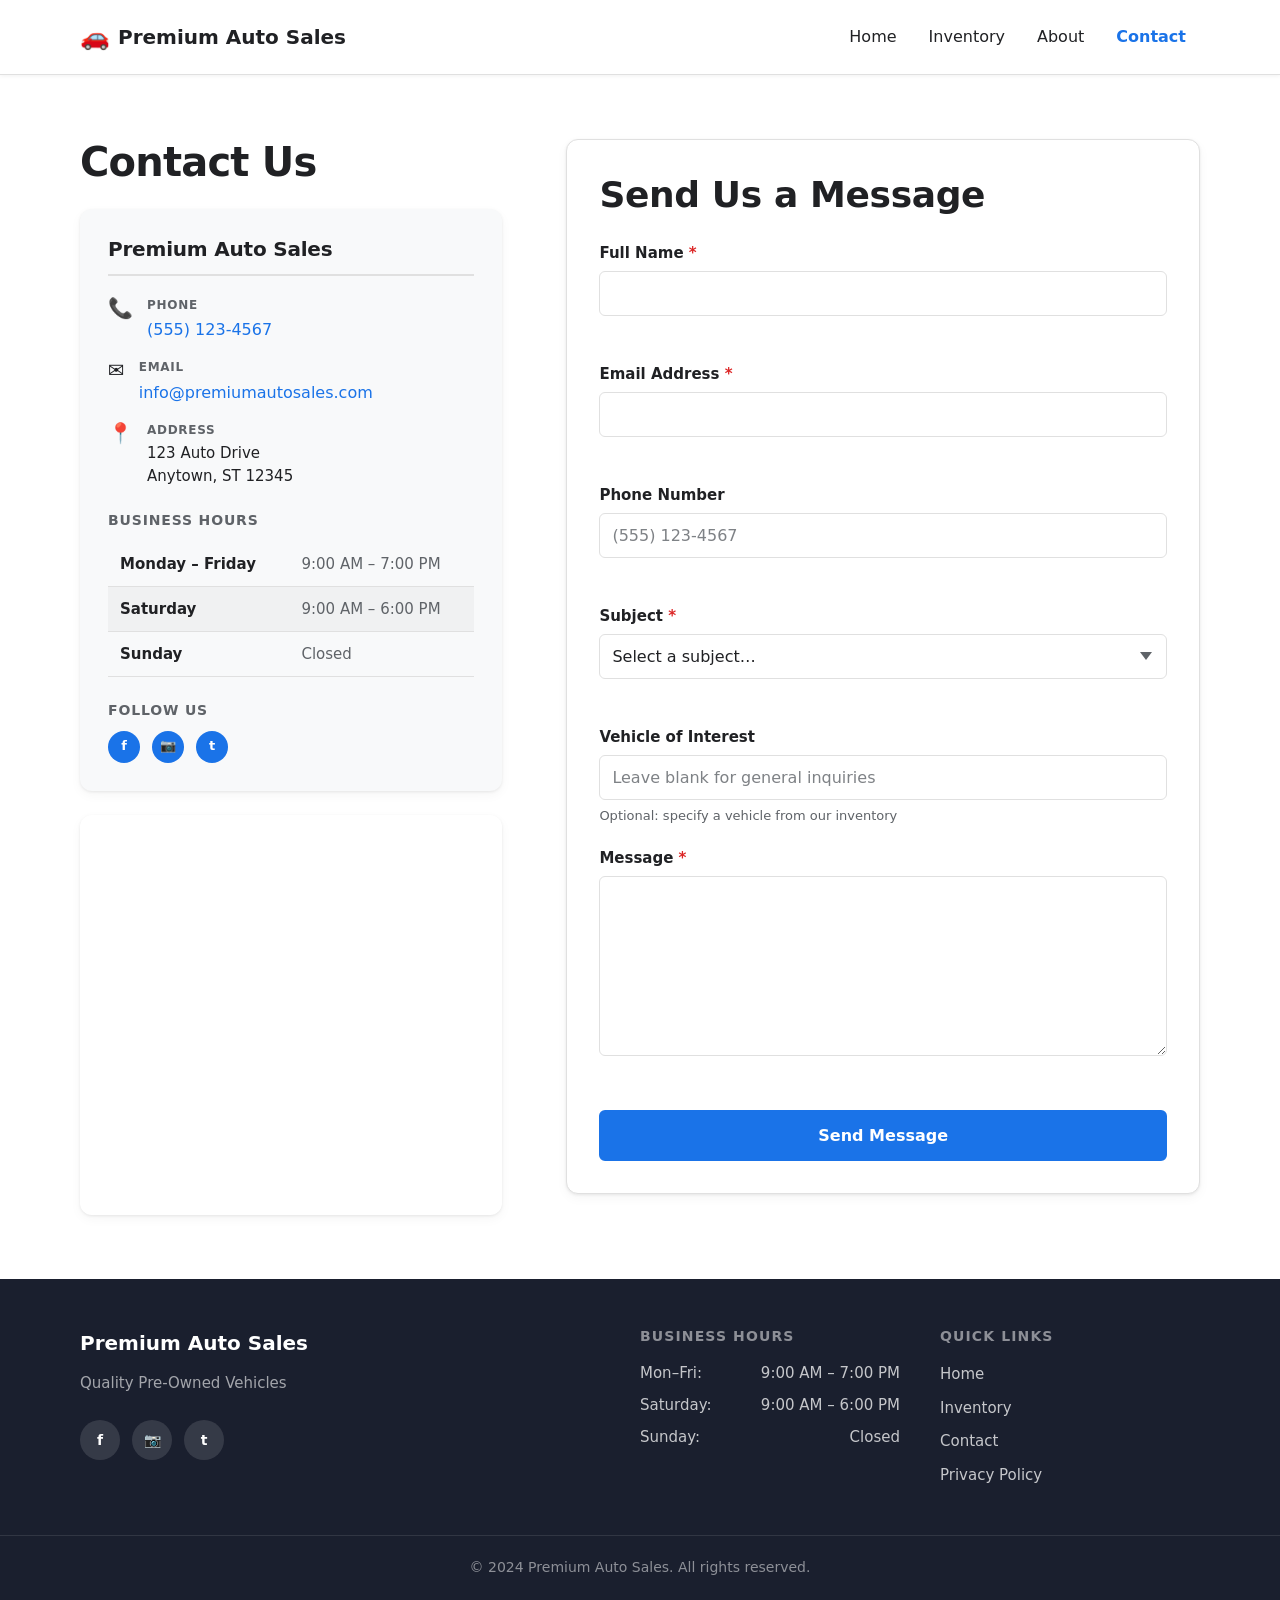
==== contact.html @ b34c044c "feat: Create Contact Page with Business Information and Form Build a dedicated contact page displayi" ====
<!DOCTYPE html>
<html lang="en" dir="ltr">
<head>
  <meta charset="UTF-8">
  <meta name="viewport" content="width=device-width, initial-scale=1.0">
  <title>Contact Us | Premium Auto Sales</title>
  <meta name="description" content="Contact Premium Auto Sales for inquiries about our vehicles. Call, email, or fill out our contact form and we'll respond within 24 hours.">

  <!-- Open Graph -->
  <meta property="og:title" content="Contact Us | Premium Auto Sales">
  <meta property="og:description" content="Get in touch with Premium Auto Sales. We're here to help you find your perfect vehicle.">
  <meta property="og:type" content="website">
  <meta name="twitter:card" content="summary_large_image">

  <!-- Stylesheet -->
  <!-- ARVAD: <link rel="stylesheet" href="css/styles.css"> verified present in <head> -->
  <link rel="stylesheet" href="css/styles.css">
</head>
<body>
  <!-- Skip link for accessibility -->
  <a href="#main" class="skip-link">Skip to main content</a>

  <!-- Site Header / Navigation -->
  <header class="site-header">
    <div class="container header-inner">
      <a href="/" class="logo" aria-label="Premium Auto Sales - Home">
        <span class="logo-icon" aria-hidden="true">&#x1F697;</span>
        <span class="logo-text">Premium Auto Sales</span>
      </a>

      <button
        class="hamburger"
        id="hamburger"
        aria-expanded="false"
        aria-controls="main-nav"
        aria-label="Toggle navigation menu"
      >
        <span class="hamburger-bar" aria-hidden="true"></span>
        <span class="hamburger-bar" aria-hidden="true"></span>
        <span class="hamburger-bar" aria-hidden="true"></span>
      </button>

      <nav id="main-nav" aria-label="Main navigation">
        <ul class="nav-list">
          <li><a href="/" class="nav-link">Home</a></li>
          <li><a href="inventory.html" class="nav-link">Inventory</a></li>
          <li><a href="index.html#about" class="nav-link">About</a></li>
          <li><a href="contact.html" class="nav-link" aria-current="page">Contact</a></li>
        </ul>
      </nav>
    </div>
  </header>

  <main id="main">
    <section class="contact-page section" aria-labelledby="contact-page-heading">
      <div class="container">
        <div class="contact-layout">

          <!-- Business Info Column -->
          <aside class="contact-info">
            <h1 id="contact-page-heading">Contact Us</h1>

            <div class="business-details">
              <h2 class="business-name">Premium Auto Sales</h2>

              <ul class="contact-list" aria-label="Contact information">
                <li class="contact-item">
                  <span class="contact-icon" aria-hidden="true">&#x1F4DE;</span>
                  <div class="contact-item-body">
                    <span class="contact-label">Phone</span>
                    <a href="tel:+15551234567" class="contact-link">(555) 123-4567</a>
                  </div>
                </li>
                <li class="contact-item">
                  <span class="contact-icon" aria-hidden="true">&#x2709;&#xFE0F;</span>
                  <div class="contact-item-body">
                    <span class="contact-label">Email</span>
                    <a href="mailto:info@premiumautosales.com" class="contact-link">info@premiumautosales.com</a>
                  </div>
                </li>
                <li class="contact-item">
                  <span class="contact-icon" aria-hidden="true">&#x1F4CD;</span>
                  <div class="contact-item-body">
                    <span class="contact-label">Address</span>
                    <address class="contact-address">
                      123 Auto Drive<br>
                      Anytown, ST 12345
                    </address>
                  </div>
                </li>
              </ul>

              <!-- Business Hours Table -->
              <section class="hours-section" aria-labelledby="hours-heading">
                <h3 id="hours-heading">Business Hours</h3>
                <table class="contact-hours-table">
                  <caption class="sr-only">Business hours by day of week</caption>
                  <tbody>
                    <tr>
                      <th scope="row">Monday &ndash; Friday</th>
                      <td><time>9:00 AM &ndash; 7:00 PM</time></td>
                    </tr>
                    <tr>
                      <th scope="row">Saturday</th>
                      <td><time>9:00 AM &ndash; 6:00 PM</time></td>
                    </tr>
                    <tr>
                      <th scope="row">Sunday</th>
                      <td><time>Closed</time></td>
                    </tr>
                  </tbody>
                </table>
              </section>

              <!-- Social Media Icons -->
              <section class="contact-social-section" aria-labelledby="social-heading">
                <h3 id="social-heading">Follow Us</h3>
                <div class="contact-social-links" aria-label="Social media links">
                  <a href="#" class="contact-social-link" aria-label="Follow us on Facebook" rel="noopener noreferrer">
                    <span aria-hidden="true">f</span>
                  </a>
                  <a href="#" class="contact-social-link" aria-label="Follow us on Instagram" rel="noopener noreferrer">
                    <span aria-hidden="true">&#x1F4F7;</span>
                  </a>
                  <a href="#" class="contact-social-link" aria-label="Follow us on Twitter" rel="noopener noreferrer">
                    <span aria-hidden="true">t</span>
                  </a>
                </div>
              </section>
            </div>

            <!-- Map Section -->
            <div class="map-section" aria-label="Dealership location map">
              <iframe
                src="https://www.google.com/maps/embed?pb=!1m18!1m12!1m3!1d3022.215707530209!2d-73.98784368459418!3d40.74844097932799!2m3!1f0!2f0!3f0!3m2!1i1024!2i768!4f13.1!3m3!1m2!1s0x89c259af15e2db5f%3A0x7955420634fd7eba!2sNew%20York%2C%20NY%2010001%2C%20USA!5e0!3m2!1sen!2sus!4v1620000000000!5m2!1sen!2sus"
                class="contact-map"
                title="Premium Auto Sales location on Google Maps"
                loading="lazy"
                referrerpolicy="no-referrer-when-downgrade"
                allowfullscreen
              ></iframe>
            </div>
          </aside>

          <!-- Contact Form Column -->
          <section class="contact-form-section" aria-labelledby="form-heading">
            <h2 id="form-heading">Send Us a Message</h2>

            <!-- Success message (initially hidden) -->
            <div id="form-success" class="form-success" hidden aria-live="polite" role="status">
              <p>Thank you! We'll contact you within 24 hours.</p>
            </div>

            <!-- Error message (initially hidden) -->
            <div id="form-error" class="form-error" hidden aria-live="assertive" role="alert">
              <p>Failed to send. Please try again or call us at <a href="tel:+15551234567">(555) 123-4567</a>.</p>
            </div>

            <form
              id="contact-form"
              action="https://formspree.io/f/your-form-id"
              method="POST"
              novalidate
            >
              <!-- Honeypot spam protection field -->
              <input
                type="text"
                name="_gotcha"
                style="display:none"
                tabindex="-1"
                autocomplete="off"
                aria-hidden="true"
              >

              <!-- Name -->
              <div class="form-field">
                <label for="name">
                  Full Name <span class="required-mark" aria-label="required">*</span>
                </label>
                <input
                  type="text"
                  id="name"
                  name="name"
                  required
                  autocomplete="name"
                  aria-describedby="name-error"
                  aria-invalid="false"
                >
                <span id="name-error" class="field-error" role="alert"></span>
              </div>

              <!-- Email -->
              <div class="form-field">
                <label for="email">
                  Email Address <span class="required-mark" aria-label="required">*</span>
                </label>
                <input
                  type="email"
                  id="email"
                  name="email"
                  required
                  autocomplete="email"
                  inputmode="email"
                  aria-describedby="email-error"
                  aria-invalid="false"
                >
                <span id="email-error" class="field-error" role="alert"></span>
              </div>

              <!-- Phone -->
              <div class="form-field">
                <label for="phone">Phone Number</label>
                <input
                  type="tel"
                  id="phone"
                  name="phone"
                  autocomplete="tel"
                  inputmode="tel"
                  pattern="[\(\)\s\-\d]+"
                  placeholder="(555) 123-4567"
                  aria-describedby="phone-error"
                  aria-invalid="false"
                >
                <span id="phone-error" class="field-error" role="alert"></span>
              </div>

              <!-- Subject -->
              <div class="form-field">
                <label for="subject">
                  Subject <span class="required-mark" aria-label="required">*</span>
                </label>
                <select
                  id="subject"
                  name="subject"
                  required
                  aria-describedby="subject-error"
                  aria-invalid="false"
                >
                  <option value="">Select a subject&hellip;</option>
                  <option value="General Inquiry">General Inquiry</option>
                  <option value="Vehicle Inquiry">Vehicle Inquiry</option>
                  <option value="Financing Question">Financing Question</option>
                  <option value="Test Drive Request">Test Drive Request</option>
                </select>
                <span id="subject-error" class="field-error" role="alert"></span>
              </div>

              <!-- Vehicle of Interest -->
              <div class="form-field">
                <label for="vehicle-interest">Vehicle of Interest</label>
                <input
                  type="text"
                  id="vehicle-interest"
                  name="vehicle-interest"
                  placeholder="Leave blank for general inquiries"
                  aria-describedby="vehicle-interest-hint"
                >
                <span id="vehicle-interest-hint" class="field-hint">Optional: specify a vehicle from our inventory</span>
              </div>

              <!-- Message -->
              <div class="form-field">
                <label for="message">
                  Message <span class="required-mark" aria-label="required">*</span>
                </label>
                <textarea
                  id="message"
                  name="message"
                  required
                  minlength="10"
                  rows="6"
                  aria-describedby="message-error"
                  aria-invalid="false"
                ></textarea>
                <span id="message-error" class="field-error" role="alert"></span>
              </div>

              <!-- Submit Button with loading spinner -->
              <button type="submit" class="btn btn-contact-submit" id="submit-btn" aria-busy="false">
                <span class="btn-text">Send Message</span>
                <span class="btn-spinner" aria-hidden="true" hidden></span>
              </button>
            </form>
          </section>

        </div>
      </div>
    </section>
  </main>

  <!-- Site Footer -->
  <footer class="site-footer">
    <div class="container footer-inner">
      <div class="footer-col footer-brand">
        <a href="/" class="footer-logo" aria-label="Premium Auto Sales - Home">Premium Auto Sales</a>
        <p class="footer-tagline">Quality Pre-Owned Vehicles</p>
        <div class="social-links" aria-label="Social media links">
          <a href="#" class="social-link" aria-label="Follow us on Facebook" rel="noopener noreferrer">
            <span aria-hidden="true">f</span>
          </a>
          <a href="#" class="social-link" aria-label="Follow us on Instagram" rel="noopener noreferrer">
            <span aria-hidden="true">&#x1F4F7;</span>
          </a>
          <a href="#" class="social-link" aria-label="Follow us on Twitter" rel="noopener noreferrer">
            <span aria-hidden="true">t</span>
          </a>
        </div>
      </div>

      <div class="footer-col footer-hours">
        <h3 class="footer-heading">Business Hours</h3>
        <ul class="hours-list">
          <li><span>Mon&ndash;Fri:</span> <time>9:00 AM &ndash; 7:00 PM</time></li>
          <li><span>Saturday:</span> <time>9:00 AM &ndash; 6:00 PM</time></li>
          <li><span>Sunday:</span> <time>Closed</time></li>
        </ul>
      </div>

      <div class="footer-col footer-links">
        <h3 class="footer-heading">Quick Links</h3>
        <nav aria-label="Footer navigation">
          <ul class="footer-nav-list">
            <li><a href="/">Home</a></li>
            <li><a href="inventory.html">Inventory</a></li>
            <li><a href="contact.html">Contact</a></li>
            <li><a href="privacy.html">Privacy Policy</a></li>
          </ul>
        </nav>
      </div>
    </div>

    <div class="footer-bottom">
      <div class="container">
        <p>&copy; <time datetime="2024">2024</time> Premium Auto Sales. All rights reserved.</p>
      </div>
    </div>
  </footer>

  <!-- Main JavaScript (deferred for non-blocking load) -->
  <script src="js/main.js" defer></script>
  <!-- Contact Page JavaScript (deferred for non-blocking load) -->
  <!-- ARVAD: <script src="js/contact.js" defer></script> verified present before </body> -->
  <script src="js/contact.js" defer></script>
</body>
</html>
---- css/styles.css ----
/* ============================================
   Premium Auto Sales - Main Stylesheet
   Mobile-first responsive design
   ============================================ */

/* CSS Custom Properties */
:root {
  --primary-color: #1a73e8;
  --primary-dark: #1557b0;
  --secondary-color: #34a853;
  --secondary-dark: #2d8f46;
  --text-dark: #202124;
  --text-light: #5f6368;
  --bg-light: #f8f9fa;
  --bg-white: #ffffff;
  --border-color: #e0e0e0;
  --shadow-sm: 0 1px 3px rgba(0, 0, 0, 0.08), 0 4px 12px rgba(0, 0, 0, 0.04);
  --shadow-md: 0 4px 16px rgba(0, 0, 0, 0.12);
  --spacing-unit: 8px;
  --radius-sm: 6px;
  --radius-md: 12px;
  --radius-lg: 16px;
  --transition: 0.2s ease;
  --font-family: system-ui, -apple-system, 'Segoe UI', Roboto, 'Helvetica Neue', Arial, sans-serif;
  --max-width: 72rem;
}

/* ============================================
   Reset / Normalize
   ============================================ */
*,
*::before,
*::after {
  box-sizing: border-box;
  margin: 0;
  padding: 0;
}

html {
  scroll-behavior: smooth;
  font-size: 100%;
}

body {
  font-family: var(--font-family);
  color: var(--text-dark);
  background-color: var(--bg-white);
  line-height: 1.6;
  -webkit-font-smoothing: antialiased;
  -moz-osx-font-smoothing: grayscale;
}

img {
  max-width: 100%;
  height: auto;
  display: block;
}

a {
  color: inherit;
  text-decoration: none;
}

ul {
  list-style: none;
}

button {
  cursor: pointer;
  border: none;
  background: none;
  font-family: inherit;
}

/* ============================================
   Accessibility
   ============================================ */

/* Skip link */
.skip-link {
  position: absolute;
  top: -100%;
  left: 0.5rem;
  padding: 0.5rem 1rem;
  background: var(--primary-color);
  color: #fff;
  border-radius: var(--radius-sm);
  font-weight: 600;
  z-index: 1000;
  text-decoration: none;
  transition: top var(--transition);
}

.skip-link:focus {
  top: 0.5rem;
}

/* Screen reader only */
.sr-only {
  position: absolute;
  width: 1px;
  height: 1px;
  padding: 0;
  margin: -1px;
  overflow: hidden;
  clip: rect(0, 0, 0, 0);
  white-space: nowrap;
  border-width: 0;
}

/* Focus states */
:focus-visible {
  outline: 2px solid var(--primary-color);
  outline-offset: 3px;
}

/* ============================================
   Utility Classes
   ============================================ */

.container {
  width: 100%;
  max-width: var(--max-width);
  margin-inline: auto;
  padding-inline: 1rem;
}

.section {
  padding-block: 4rem;
}

.section-subtitle {
  color: var(--text-light);
  font-size: clamp(1rem, 2vw, 1.125rem);
  margin-block-start: 0.5rem;
  margin-block-end: 2.5rem;
}

/* Buttons */
.btn {
  display: inline-flex;
  align-items: center;
  justify-content: center;
  padding: 0.75rem 1.75rem;
  border-radius: var(--radius-sm);
  font-size: 1rem;
  font-weight: 600;
  text-decoration: none;
  transition: all var(--transition);
  min-height: 44px;
  cursor: pointer;
}

.btn-primary {
  background-color: var(--primary-color);
  color: #fff;
  border: 2px solid var(--primary-color);
}

.btn-primary:hover,
.btn-primary:focus-visible {
  background-color: var(--primary-dark);
  border-color: var(--primary-dark);
  transform: translateY(-1px);
  box-shadow: var(--shadow-md);
}

.btn-secondary {
  background-color: var(--secondary-color);
  color: #fff;
  border: 2px solid var(--secondary-color);
}

.btn-secondary:hover,
.btn-secondary:focus-visible {
  background-color: var(--secondary-dark);
  border-color: var(--secondary-dark);
  transform: translateY(-1px);
  box-shadow: var(--shadow-md);
}

.btn-outline {
  background-color: transparent;
  color: #fff;
  border: 2px solid #fff;
}

.btn-outline:hover,
.btn-outline:focus-visible {
  background-color: #fff;
  color: var(--text-dark);
  transform: translateY(-1px);
}

/* ============================================
   Typography Scale
   ============================================ */

h1 {
  font-size: clamp(2rem, 5vw + 1rem, 3.5rem);
  font-weight: 800;
  line-height: 1.15;
  letter-spacing: -0.02em;
}

h2 {
  font-size: clamp(1.5rem, 3vw + 0.5rem, 2.25rem);
  font-weight: 700;
  line-height: 1.25;
  letter-spacing: -0.01em;
  margin-block-end: 0.5rem;
}

h3 {
  font-size: 1.25rem;
  font-weight: 600;
  line-height: 1.3;
}

p {
  font-size: clamp(1rem, 1.5vw, 1.0625rem);
  line-height: 1.7;
  color: var(--text-light);
}

/* ============================================
   Navigation / Header
   ============================================ */

.site-header {
  position: sticky;
  top: 0;
  z-index: 100;
  background-color: var(--bg-white);
  border-bottom: 1px solid var(--border-color);
  box-shadow: 0 1px 4px rgba(0, 0, 0, 0.06);
  transition: box-shadow var(--transition);
}

.site-header.scrolled {
  box-shadow: var(--shadow-md);
}

.header-inner {
  display: flex;
  align-items: center;
  justify-content: space-between;
  padding-block: 1rem;
  gap: 1rem;
}

/* Logo */
.logo {
  display: flex;
  align-items: center;
  gap: 0.5rem;
  font-size: 1.25rem;
  font-weight: 800;
  color: var(--text-dark);
  text-decoration: none;
  white-space: nowrap;
}

.logo-icon {
  font-size: 1.5rem;
}

/* Hamburger */
.hamburger {
  display: flex;
  flex-direction: column;
  justify-content: center;
  align-items: center;
  gap: 5px;
  width: 44px;
  height: 44px;
  padding: 0.5rem;
  border-radius: var(--radius-sm);
  transition: background-color var(--transition);
}

.hamburger:hover {
  background-color: var(--bg-light);
}

.hamburger-bar {
  display: block;
  width: 22px;
  height: 2px;
  background-color: var(--text-dark);
  border-radius: 2px;
  transition: transform var(--transition), opacity var(--transition);
}

/* Hamburger open state */
.hamburger[aria-expanded="true"] .hamburger-bar:nth-child(1) {
  transform: translateY(7px) rotate(45deg);
}

.hamburger[aria-expanded="true"] .hamburger-bar:nth-child(2) {
  opacity: 0;
  transform: scaleX(0);
}

.hamburger[aria-expanded="true"] .hamburger-bar:nth-child(3) {
  transform: translateY(-7px) rotate(-45deg);
}

/* Navigation — mobile (hidden by default) */
#main-nav {
  display: none;
  position: absolute;
  top: 100%;
  left: 0;
  right: 0;
  background-color: var(--bg-white);
  border-top: 1px solid var(--border-color);
  padding: 1rem;
  box-shadow: var(--shadow-md);
}

#main-nav.nav-open {
  display: block;
}

.nav-list {
  display: flex;
  flex-direction: column;
  gap: 0.25rem;
}

.nav-link {
  display: block;
  padding: 0.75rem 1rem;
  border-radius: var(--radius-sm);
  font-weight: 500;
  color: var(--text-dark);
  transition: background-color var(--transition), color var(--transition);
}

.nav-link:hover,
.nav-link.active {
  background-color: var(--bg-light);
  color: var(--primary-color);
}

.nav-link[aria-current="page"] {
  color: var(--primary-color);
  font-weight: 600;
}

/* Desktop nav */
@media (min-width: 768px) {
  .hamburger {
    display: none;
  }

  #main-nav {
    display: block;
    position: static;
    border: none;
    padding: 0;
    box-shadow: none;
    background: transparent;
  }

  .nav-list {
    flex-direction: row;
    gap: 0.25rem;
  }

  .nav-link {
    padding: 0.5rem 0.875rem;
  }
}

/* ============================================
   Hero Section
   ============================================ */

.hero {
  position: relative;
  display: flex;
  align-items: center;
  justify-content: center;
  min-height: 80vh;
  padding-block: clamp(4rem, 10vw, 8rem);
  text-align: center;
  color: #fff;
  background-image:
    linear-gradient(rgba(0, 0, 0, 0.55), rgba(0, 0, 0, 0.55)),
    url('https://images.unsplash.com/photo-1492144534655-ae79c964c9d7?w=1920&q=80');
  background-size: cover;
  background-position: center;
  background-attachment: local;
  overflow: hidden;
}

.hero-content {
  position: relative;
  z-index: 1;
  max-width: 56rem;
  padding-inline: 1.5rem;
}

.hero h1 {
  color: #fff;
  margin-block-end: 0.75rem;
  text-shadow: 0 2px 8px rgba(0, 0, 0, 0.3);
}

.hero-tagline {
  font-size: clamp(1.125rem, 2vw + 0.5rem, 1.5rem);
  color: rgba(255, 255, 255, 0.9);
  font-weight: 500;
  margin-block-end: 1rem;
}

.hero-subtext {
  font-size: clamp(1rem, 1.5vw, 1.125rem);
  color: rgba(255, 255, 255, 0.8);
  max-width: 42rem;
  margin-inline: auto;
  margin-block-end: 2.5rem;
}

/* ============================================
   Featured Vehicles Section
   ============================================ */

.vehicles-section {
  background-color: var(--bg-light);
}

.vehicles-section h2 {
  text-align: center;
}

.vehicles-section .section-subtitle {
  text-align: center;
}

/* Vehicle card grid — mobile-first */
.vehicles-grid {
  display: grid;
  grid-template-columns: 1fr;
  gap: 1.5rem;
}

@media (min-width: 640px) {
  .vehicles-grid {
    grid-template-columns: repeat(2, 1fr);
  }
}

@media (min-width: 1024px) {
  .vehicles-grid {
    grid-template-columns: repeat(3, 1fr);
  }
}

/* Vehicle Card */
.vehicle-card {
  background-color: var(--bg-white);
  border-radius: var(--radius-md);
  overflow: hidden;
  box-shadow: var(--shadow-sm);
  transition: transform var(--transition), box-shadow var(--transition);
}

.vehicle-card:hover {
  transform: translateY(-4px);
  box-shadow: var(--shadow-md);
}

.vehicle-card-image {
  aspect-ratio: 3 / 2;
  overflow: hidden;
}

.vehicle-card-image img {
  width: 100%;
  height: 100%;
  object-fit: cover;
  transition: transform 0.4s ease;
}

.vehicle-card:hover .vehicle-card-image img {
  transform: scale(1.04);
}

.vehicle-card-content {
  padding: 1.5rem;
}

.vehicle-title {
  font-size: 1.125rem;
  font-weight: 600;
  color: var(--text-dark);
  margin-block-end: 0.375rem;
}

.vehicle-details {
  font-size: 0.875rem;
  color: var(--text-light);
  margin-block-end: 0.75rem;
}

.vehicle-price {
  font-size: 1.375rem;
  font-weight: 700;
  color: var(--primary-color);
  margin-block-end: 1rem;
}

.vehicles-cta {
  text-align: center;
  margin-block-start: 2.5rem;
}

/* ============================================
   About Section
   ============================================ */

.about-section {
  background-color: var(--bg-white);
}

.about-content {
  display: flex;
  flex-direction: column;
  gap: 3rem;
}

.about-text h2 {
  margin-block-end: 1rem;
}

.about-text p {
  max-width: 65ch;
  margin-block-end: 1rem;
}

.about-text p:last-child {
  margin-block-end: 0;
}

/* Trust badges grid */
.trust-badges {
  display: grid;
  grid-template-columns: repeat(2, 1fr);
  gap: 1.5rem;
}

.trust-badge {
  text-align: center;
  padding: 1.5rem;
  background-color: var(--bg-light);
  border-radius: var(--radius-md);
}

.trust-badge-icon {
  display: block;
  font-size: 2.5rem;
  margin-block-end: 0.75rem;
}

.trust-badge-title {
  font-size: 1.125rem;
  font-weight: 700;
  color: var(--text-dark);
  margin-block-end: 0.25rem;
}

.trust-badge-desc {
  font-size: 0.875rem;
  color: var(--text-light);
  margin: 0;
}

@media (min-width: 1024px) {
  .about-content {
    flex-direction: row;
    align-items: flex-start;
  }

  .about-text {
    flex: 1 1 55%;
  }

  .trust-badges {
    flex: 1 1 40%;
  }
}

/* ============================================
   CTA Section
   ============================================ */

.cta-section {
  background-color: var(--primary-color);
  text-align: center;
  color: #fff;
}

.cta-section h2 {
  color: #fff;
  margin-block-end: 1rem;
}

.cta-section > .container > p {
  color: rgba(255, 255, 255, 0.9);
  font-size: clamp(1rem, 1.5vw, 1.125rem);
  margin-block-end: 2rem;
}

.cta-buttons {
  display: flex;
  flex-wrap: wrap;
  gap: 1rem;
  justify-content: center;
}

.cta-section .btn-primary {
  background-color: #fff;
  color: var(--primary-color);
  border-color: #fff;
}

.cta-section .btn-primary:hover,
.cta-section .btn-primary:focus-visible {
  background-color: rgba(255, 255, 255, 0.9);
  transform: translateY(-1px);
}

/* ============================================
   Footer
   ============================================ */

.site-footer {
  background-color: #1a1f2e;
  color: rgba(255, 255, 255, 0.85);
}

.footer-inner {
  display: grid;
  grid-template-columns: 1fr;
  gap: 2.5rem;
  padding-block: 3rem;
}

@media (min-width: 640px) {
  .footer-inner {
    grid-template-columns: repeat(2, 1fr);
  }
}

@media (min-width: 1024px) {
  .footer-inner {
    grid-template-columns: 2fr 1fr 1fr;
  }
}

.footer-logo {
  display: inline-block;
  font-size: 1.25rem;
  font-weight: 800;
  color: #fff;
  text-decoration: none;
  margin-block-end: 0.75rem;
}

.footer-tagline {
  color: rgba(255, 255, 255, 0.6);
  font-size: 0.9375rem;
  margin-block-end: 1.5rem;
}

.social-links {
  display: flex;
  gap: 0.75rem;
}

.social-link {
  display: flex;
  align-items: center;
  justify-content: center;
  width: 40px;
  height: 40px;
  border-radius: 50%;
  background-color: rgba(255, 255, 255, 0.12);
  color: #fff;
  font-weight: 700;
  text-decoration: none;
  font-size: 0.875rem;
  transition: background-color var(--transition), transform var(--transition);
}

.social-link:hover,
.social-link:focus-visible {
  background-color: var(--primary-color);
  transform: translateY(-2px);
}

.footer-heading {
  font-size: 0.875rem;
  font-weight: 600;
  text-transform: uppercase;
  letter-spacing: 0.08em;
  color: rgba(255, 255, 255, 0.5);
  margin-block-end: 1rem;
}

.hours-list {
  display: flex;
  flex-direction: column;
  gap: 0.5rem;
}

.hours-list li {
  display: flex;
  justify-content: space-between;
  gap: 1rem;
  font-size: 0.9375rem;
  color: rgba(255, 255, 255, 0.75);
}

.hours-list span {
  font-weight: 500;
}

.footer-nav-list {
  display: flex;
  flex-direction: column;
  gap: 0.5rem;
}

.footer-nav-list a {
  font-size: 0.9375rem;
  color: rgba(255, 255, 255, 0.75);
  text-decoration: none;
  transition: color var(--transition);
}

.footer-nav-list a:hover,
.footer-nav-list a:focus-visible {
  color: #fff;
}

.footer-bottom {
  border-top: 1px solid rgba(255, 255, 255, 0.1);
  padding-block: 1.25rem;
}

.footer-bottom p {
  font-size: 0.875rem;
  color: rgba(255, 255, 255, 0.5);
  text-align: center;
  margin: 0;
}

/* ============================================
   Lazy loading support
   ============================================ */

img[loading="lazy"] {
  opacity: 1;
}

/* ============================================
   Print Styles
   ============================================ */

@media print {
  .site-header,
  .hamburger,
  .hero,
  .cta-section,
  .social-links,
  .btn {
    display: none !important;
  }

  * {
    background: transparent !important;
    color: #000 !important;
    box-shadow: none !important;
    text-shadow: none !important;
  }

  a[href^="http"]::after {
    content: " (" attr(href) ")";
    font-size: 0.8em;
  }

  h1,
  h2,
  h3 {
    page-break-after: avoid;
  }

  @page {
    margin: 2cm;
    size: A4;
  }
}

/* ============================================
   Reduced motion
   ============================================ */

@media (prefers-reduced-motion: reduce) {
  *,
  *::before,
  *::after {
    animation-duration: 0.01ms !important;
    animation-iteration-count: 1 !important;
    transition-duration: 0.01ms !important;
    scroll-behavior: auto !important;
  }
}

/* ============================================
   Inventory Page Layout
   ============================================ */

.inventory-page {
  padding-block: 2rem 4rem;
}

.inventory-title {
  font-size: clamp(1.75rem, 3vw + 0.5rem, 2.5rem);
  font-weight: 700;
  color: var(--text-dark);
  margin-block-end: 1.5rem;
}

/* Mobile filter toggle button — only visible on small screens */
.filter-toggle-btn {
  display: flex;
  align-items: center;
  justify-content: space-between;
  width: 100%;
  padding: 0.875rem 1rem;
  background-color: var(--bg-light);
  border: 1px solid var(--border-color);
  border-radius: var(--radius-sm);
  font-size: 1rem;
  font-weight: 600;
  color: var(--text-dark);
  cursor: pointer;
  margin-block-end: 1rem;
  transition: background-color var(--transition);
  min-height: 44px;
}

.filter-toggle-btn:hover {
  background-color: var(--border-color);
}

.filter-toggle-icon {
  display: inline-block;
  font-size: 0.75rem;
  transition: transform var(--transition);
}

.filter-toggle-btn[aria-expanded="true"] .filter-toggle-icon {
  transform: rotate(180deg);
}

/* Two-column inventory layout (stacked on mobile) */
.inventory-layout {
  display: grid;
  grid-template-columns: 1fr;
  gap: 1.5rem;
}

/* ============================================
   Filter Sidebar
   ============================================ */

/* Mobile: collapsed by default via max-height accordion */
.filter-sidebar {
  background-color: var(--bg-white);
  border-radius: var(--radius-md);
  overflow: hidden;
  max-height: 0;
  transition: max-height 0.3s ease, padding 0.3s ease, border 0.3s ease;
  padding: 0;
  border: 1px solid transparent;
}

.filter-sidebar.sidebar-open {
  max-height: 1200px;
  padding: 1.5rem;
  border-color: var(--border-color);
}

.filter-heading {
  font-size: 1.125rem;
  font-weight: 700;
  color: var(--text-dark);
  margin-block-end: 1.5rem;
}

/* Filter fieldsets */
.filter-group {
  border: none;
  padding: 0;
  margin: 0;
  margin-block-end: 1.5rem;
}

.filter-group-label {
  display: block;
  font-size: 0.8125rem;
  font-weight: 600;
  color: var(--text-dark);
  text-transform: uppercase;
  letter-spacing: 0.06em;
  margin-block-end: 0.75rem;
}

/* Price range two-column grid */
.price-range-inputs {
  display: grid;
  grid-template-columns: 1fr 1fr;
  gap: 0.75rem;
}

.field {
  display: flex;
  flex-direction: column;
  gap: 0.375rem;
}

.field label {
  font-size: 0.8125rem;
  font-weight: 500;
  color: var(--text-light);
}

/* Shared input/select styles */
.filter-input,
.filter-select {
  width: 100%;
  padding: 0.625rem 0.75rem;
  border: 1px solid var(--border-color);
  border-radius: var(--radius-sm);
  font-size: 0.9375rem;
  font-family: var(--font-family);
  color: var(--text-dark);
  background-color: var(--bg-white);
  transition: border-color var(--transition), box-shadow var(--transition);
  min-height: 44px;
  appearance: auto;
}

.filter-input:focus,
.filter-select:focus {
  outline: none;
  border-color: var(--primary-color);
  box-shadow: 0 0 0 3px rgba(26, 115, 232, 0.15);
}

.filter-input::placeholder {
  color: var(--text-light);
  opacity: 0.8;
}

/* Checkbox group */
.checkbox-group {
  display: flex;
  flex-direction: column;
  gap: 0.5rem;
}

.checkbox-label {
  display: flex;
  align-items: center;
  gap: 0.625rem;
  cursor: pointer;
  font-size: 0.9375rem;
  color: var(--text-dark);
  min-height: 44px;
  padding-block: 0.25rem;
}

.filter-checkbox {
  width: 18px;
  height: 18px;
  cursor: pointer;
  accent-color: var(--primary-color);
  flex-shrink: 0;
}

/* Filter action buttons */
.filter-actions {
  display: flex;
  flex-direction: column;
  gap: 0.75rem;
  margin-block-start: 0.5rem;
}

.btn-filter-clear {
  display: inline-flex;
  align-items: center;
  justify-content: center;
  padding: 0.75rem 1.75rem;
  border-radius: var(--radius-sm);
  font-size: 1rem;
  font-weight: 600;
  min-height: 44px;
  cursor: pointer;
  transition: all var(--transition);
  background-color: transparent;
  color: var(--text-dark);
  border: 2px solid var(--border-color);
}

.btn-filter-clear:hover,
.btn-filter-clear:focus-visible {
  background-color: var(--bg-light);
  border-color: var(--text-light);
}

/* ============================================
   Inventory Content Area
   ============================================ */

.inventory-content {
  min-width: 0;
}

/* Toolbar row */
.inventory-toolbar {
  display: flex;
  flex-wrap: wrap;
  align-items: center;
  justify-content: space-between;
  gap: 0.75rem 1rem;
  margin-block-end: 1.5rem;
  padding: 0.75rem 1rem;
  background-color: var(--bg-light);
  border-radius: var(--radius-sm);
  border: 1px solid var(--border-color);
}

.results-counter {
  font-size: 0.9375rem;
  color: var(--text-light);
  font-weight: 500;
  margin: 0;
}

.toolbar-controls {
  display: flex;
  align-items: center;
  gap: 0.75rem;
  flex-wrap: wrap;
}

.sort-control {
  display: flex;
  align-items: center;
}

.sort-select {
  width: auto;
  min-width: 170px;
}

/* View toggle icon buttons */
.view-toggle {
  display: flex;
  gap: 0.25rem;
}

.view-btn {
  display: flex;
  align-items: center;
  justify-content: center;
  width: 38px;
  height: 38px;
  border-radius: var(--radius-sm);
  background-color: transparent;
  color: var(--text-light);
  border: 1px solid var(--border-color);
  cursor: pointer;
  transition: all var(--transition);
}

.view-btn:hover {
  background-color: var(--bg-light);
  color: var(--text-dark);
}

.view-btn.active {
  background-color: var(--primary-color);
  border-color: var(--primary-color);
  color: #fff;
}

.view-btn svg {
  fill: currentColor;
}

/* ============================================
   Vehicle Grid (inventory page)
   ============================================ */

.vehicle-grid {
  display: grid;
  grid-template-columns: 1fr;
  gap: 1.5rem;
  min-height: 200px;
}

/* Inventory vehicle card */
.inventory-card {
  background-color: var(--bg-white);
  border: 1px solid var(--border-color);
  border-radius: var(--radius-md);
  overflow: hidden;
  box-shadow: var(--shadow-sm);
  cursor: pointer;
  transition: transform var(--transition), box-shadow var(--transition);
}

.inventory-card:hover,
.inventory-card:focus-within {
  transform: translateY(-4px);
  box-shadow: var(--shadow-md);
}

.inventory-card-image {
  aspect-ratio: 3 / 2;
  overflow: hidden;
  background-color: var(--bg-light);
}

.inventory-card-image img {
  width: 100%;
  height: 100%;
  object-fit: cover;
  display: block;
  transition: transform 0.4s ease;
}

.inventory-card:hover .inventory-card-image img {
  transform: scale(1.04);
}

.inventory-card-content {
  padding: 1.25rem;
}

.inventory-card-title {
  font-size: 1.0625rem;
  font-weight: 600;
  color: var(--text-dark);
  margin-block-end: 0.5rem;
}

.inventory-card-info {
  display: flex;
  flex-wrap: wrap;
  gap: 0.25rem 0.875rem;
  margin-block-end: 0.75rem;
}

.inventory-card-info span {
  font-size: 0.875rem;
  color: var(--text-light);
}

.inventory-card-price {
  font-size: 1.375rem;
  font-weight: 700;
  color: var(--primary-color);
  margin-block-end: 0.875rem;
}

.inventory-card-cta {
  display: inline-flex;
  align-items: center;
  padding: 0.5rem 1rem;
  background-color: var(--primary-color);
  color: #fff;
  border-radius: var(--radius-sm);
  font-size: 0.875rem;
  font-weight: 600;
  transition: background-color var(--transition);
}

.inventory-card-cta:hover {
  background-color: var(--primary-dark);
}

/* ============================================
   List View
   ============================================ */

.vehicle-grid.list-view {
  grid-template-columns: 1fr;
}

.vehicle-grid.list-view .inventory-card {
  display: flex;
  flex-direction: row;
}

.vehicle-grid.list-view .inventory-card-image {
  width: 220px;
  flex-shrink: 0;
  aspect-ratio: unset;
}

.vehicle-grid.list-view .inventory-card-content {
  flex: 1;
  display: flex;
  flex-direction: column;
  justify-content: center;
}

/* ============================================
   Loading Spinner
   ============================================ */

.loading-spinner {
  grid-column: 1 / -1;
  display: flex;
  justify-content: center;
  align-items: center;
  padding: 4rem 1rem;
}

.spinner {
  width: 48px;
  height: 48px;
  border: 4px solid var(--border-color);
  border-top-color: var(--primary-color);
  border-radius: 50%;
  animation: spin 0.8s linear infinite;
}

@keyframes spin {
  to {
    transform: rotate(360deg);
  }
}

/* ============================================
   Empty State
   ============================================ */

.empty-state {
  text-align: center;
  padding: 4rem 2rem;
}

.empty-state-icon {
  font-size: 3rem;
  margin-block-end: 1rem;
  color: var(--text-light);
  line-height: 1;
}

.empty-state-message {
  font-size: 1.0625rem;
  color: var(--text-light);
  max-width: 36ch;
  margin-inline: auto;
  margin-block-end: 1.5rem;
}

/* ============================================
   Inventory Responsive Breakpoints
   ============================================ */

/* Tablet (768px+): show persistent sidebar, 2-column card grid */
@media (min-width: 768px) {
  .filter-toggle-btn {
    display: none;
  }

  .inventory-layout {
    grid-template-columns: 250px 1fr;
    align-items: start;
  }

  .filter-sidebar {
    position: sticky;
    top: 80px;
    max-height: none;
    overflow: visible;
    padding: 1.5rem;
    border: 1px solid var(--border-color);
    border-radius: var(--radius-md);
  }

  .vehicle-grid {
    grid-template-columns: repeat(2, 1fr);
  }

  .vehicle-grid.list-view .inventory-card-image {
    width: 260px;
  }
}

/* Desktop (1024px+): 3-column card grid */
@media (min-width: 1024px) {
  .vehicle-grid {
    grid-template-columns: repeat(3, 1fr);
  }

  .vehicle-grid.list-view {
    grid-template-columns: 1fr;
  }

  .vehicle-grid.list-view .inventory-card-image {
    width: 300px;
  }
}

/* Large desktop (1280px+): fluid 3-4 column grid */
@media (min-width: 1280px) {
  .vehicle-grid:not(.list-view) {
    grid-template-columns: repeat(auto-fit, minmax(280px, 1fr));
  }
}

/* ============================================
   Vehicle Detail Page
   ============================================ */

/* Breadcrumb */
.breadcrumb {
  padding-block: 1rem;
  margin-block-end: 1.5rem;
}

.breadcrumb-list {
  display: flex;
  flex-wrap: wrap;
  align-items: center;
  gap: 0.25rem;
  list-style: none;
  padding: 0;
  margin: 0;
}

.breadcrumb-item {
  display: flex;
  align-items: center;
  font-size: 0.9375rem;
  color: var(--text-light);
}

.breadcrumb-item + .breadcrumb-item::before {
  content: '›';
  padding-inline: 0.375rem;
  color: var(--text-light);
}

.breadcrumb-item a {
  color: var(--primary-color);
  text-decoration: none;
  transition: color var(--transition);
}

.breadcrumb-item a:hover {
  color: var(--primary-dark);
  text-decoration: underline;
}

.breadcrumb-current {
  color: var(--text-dark);
  font-weight: 500;
}

/* Vehicle Detail Grid — stacked on mobile, two columns on desktop */
.vehicle-detail-grid {
  display: grid;
  grid-template-columns: 1fr;
  gap: 2rem;
  margin-block-end: 3rem;
}

@media (min-width: 1024px) {
  .vehicle-detail-grid {
    grid-template-columns: 1fr 1fr;
    gap: 3rem;
    align-items: start;
  }
}

/* ============================================
   Image Gallery
   ============================================ */

.gallery-main {
  margin: 0;
  border-radius: var(--radius-md);
  overflow: hidden;
  aspect-ratio: 4 / 3;
  background-color: var(--bg-light);
}

.gallery-main-img {
  width: 100%;
  height: 100%;
  object-fit: cover;
  cursor: zoom-in;
  transition: transform 0.3s ease;
  display: block;
}

.gallery-main-img:hover {
  transform: scale(1.02);
}

/* Thumbnail strip */
.thumbnail-strip {
  display: flex;
  gap: 0.5rem;
  margin-block-start: 0.75rem;
  overflow-x: auto;
  scrollbar-width: thin;
  scrollbar-color: var(--border-color) transparent;
  padding-block-end: 0.25rem;
}

.thumbnail-strip::-webkit-scrollbar {
  height: 4px;
}

.thumbnail-strip::-webkit-scrollbar-track {
  background: transparent;
}

.thumbnail-strip::-webkit-scrollbar-thumb {
  background-color: var(--border-color);
  border-radius: 2px;
}

.gallery-thumbnail {
  width: 100px;
  height: 75px;
  object-fit: cover;
  border-radius: var(--radius-sm);
  cursor: pointer;
  opacity: 0.6;
  border: 2px solid transparent;
  flex-shrink: 0;
  transition: opacity var(--transition), border-color var(--transition);
}

.gallery-thumbnail:hover {
  opacity: 1;
}

.gallery-thumbnail.active {
  opacity: 1;
  border-color: var(--primary-color);
}

/* ============================================
   Lightbox Modal
   ============================================ */

.lightbox-overlay {
  position: fixed;
  inset: 0;
  background: rgba(0, 0, 0, 0.9);
  z-index: 1000;
  display: flex;
  align-items: center;
  justify-content: center;
}

.lightbox-overlay[hidden] {
  display: none;
}

.lightbox-content {
  position: relative;
  max-width: 90vw;
  max-height: 90vh;
  display: flex;
  flex-direction: column;
  align-items: center;
}

.lightbox-img {
  width: 100%;
  height: auto;
  max-height: 85vh;
  object-fit: contain;
  border-radius: var(--radius-sm);
  display: block;
}

.lightbox-counter {
  color: rgba(255, 255, 255, 0.7);
  font-size: 0.875rem;
  margin-block-start: 0.5rem;
  margin: 0.5rem auto 0;
}

.lightbox-prev,
.lightbox-next {
  position: absolute;
  top: 50%;
  transform: translateY(-50%);
  background: rgba(255, 255, 255, 0.2);
  color: #fff;
  border: none;
  border-radius: 50%;
  width: 48px;
  height: 48px;
  display: flex;
  align-items: center;
  justify-content: center;
  cursor: pointer;
  font-size: 1.25rem;
  transition: background-color var(--transition);
  z-index: 1001;
}

.lightbox-prev {
  left: 20px;
}

.lightbox-next {
  right: 20px;
}

.lightbox-prev:hover,
.lightbox-next:hover {
  background: rgba(255, 255, 255, 0.4);
}

.lightbox-close {
  position: absolute;
  top: 20px;
  right: 20px;
  color: #fff;
  background: transparent;
  border: none;
  font-size: 2rem;
  cursor: pointer;
  z-index: 1001;
  line-height: 1;
  width: 44px;
  height: 44px;
  display: flex;
  align-items: center;
  justify-content: center;
  border-radius: 50%;
  transition: background-color var(--transition);
}

.lightbox-close:hover {
  background: rgba(255, 255, 255, 0.15);
}

/* ============================================
   Vehicle Details Column
   ============================================ */

.vehicle-detail-title {
  font-size: clamp(1.5rem, 3vw + 0.5rem, 2.25rem);
  font-weight: 700;
  color: var(--text-dark);
  line-height: 1.25;
  margin-block-end: 1rem;
}

/* Detail sections spacing */
.detail-section {
  margin-block-end: 2rem;
}

.detail-section-heading {
  font-size: 1.25rem;
  font-weight: 700;
  color: var(--text-dark);
  margin-block-end: 1rem;
  padding-block-end: 0.5rem;
  border-bottom: 2px solid var(--border-color);
}

/* Pricing */
.vehicle-detail-price {
  font-size: 2.25rem;
  font-weight: 800;
  color: var(--primary-color);
  line-height: 1.1;
  margin-block-end: 1rem;
}

.btn-contact-cta {
  width: 100%;
  margin-block-end: 1rem;
}

/* Specifications Table */
.specs-table {
  border-collapse: collapse;
  width: 100%;
  font-size: 0.9375rem;
}

.specs-table tr:nth-child(even) {
  background-color: var(--bg-light);
}

.specs-table th,
.specs-table td {
  padding: 0.75rem;
  text-align: left;
  border-bottom: 1px solid var(--border-color);
}

.specs-table th {
  font-weight: 600;
  color: var(--text-dark);
  width: 40%;
}

.specs-table td {
  color: var(--text-light);
}

/* Features List */
.features-list {
  columns: 2;
  gap: 1rem;
  list-style: none;
  padding: 0;
  margin: 0;
}

.features-list li {
  display: flex;
  align-items: flex-start;
  gap: 0.5rem;
  font-size: 0.9375rem;
  color: var(--text-dark);
  margin-block-end: 0.5rem;
  break-inside: avoid;
}

.features-list li::before {
  content: '✓';
  color: var(--secondary-color);
  font-weight: 700;
  flex-shrink: 0;
}

/* Vehicle Description */
.vehicle-description-text {
  font-size: 0.9375rem;
  line-height: 1.7;
  color: var(--text-light);
  max-width: 65ch;
}

/* Share Buttons */
.share-buttons {
  display: flex;
  flex-wrap: wrap;
  gap: 0.5rem;
}

.btn-share {
  display: inline-flex;
  align-items: center;
  justify-content: center;
  padding: 0.5rem 1.25rem;
  border-radius: var(--radius-sm);
  font-size: 0.875rem;
  font-weight: 600;
  cursor: pointer;
  transition: all var(--transition);
  border: 2px solid;
  min-height: 44px;
}

.btn-share-facebook {
  background-color: #1877f2;
  border-color: #1877f2;
  color: #fff;
}

.btn-share-facebook:hover {
  background-color: #0d65d8;
  border-color: #0d65d8;
}

.btn-share-twitter {
  background-color: #1da1f2;
  border-color: #1da1f2;
  color: #fff;
}

.btn-share-twitter:hover {
  background-color: #0c85d0;
  border-color: #0c85d0;
}

.btn-share-email {
  background-color: var(--text-dark);
  border-color: var(--text-dark);
  color: #fff;
}

.btn-share-email:hover {
  background-color: #111;
  border-color: #111;
}

/* ============================================
   Related Vehicles Section
   ============================================ */

.related-vehicles-section {
  margin-block-end: 3rem;
}

.related-vehicles-heading {
  font-size: clamp(1.25rem, 2vw + 0.5rem, 1.875rem);
  font-weight: 700;
  color: var(--text-dark);
  margin-block-end: 1.5rem;
}

.related-vehicles-grid {
  display: grid;
  grid-template-columns: repeat(auto-fit, minmax(250px, 1fr));
  gap: 1.5rem;
}

/* ============================================
   Vehicle Detail Loading / Error States
   ============================================ */

.vehicle-detail-loading {
  display: flex;
  justify-content: center;
  align-items: center;
  min-height: 50vh;
}

.vehicle-detail-content {
  padding-block: 0 3rem;
}

.vehicle-error {
  padding-block: 6rem;
}

.error-content {
  text-align: center;
  max-width: 40rem;
  margin-inline: auto;
}

.error-icon {
  font-size: 4rem;
  margin-block-end: 1rem;
  line-height: 1;
}

.error-title {
  font-size: clamp(1.5rem, 3vw, 2rem);
  font-weight: 700;
  color: var(--text-dark);
  margin-block-end: 1rem;
}

.error-message {
  color: var(--text-light);
  margin-block-end: 2rem;
}

/* ============================================
   Vehicle Detail Page — Additional Print Styles
   ============================================ */

@media print {
  .breadcrumb,
  .share-section,
  .related-vehicles-section,
  .btn-contact-cta,
  .thumbnail-strip,
  .vehicle-detail-loading,
  .vehicle-error {
    display: none !important;
  }

  .vehicle-detail-grid {
    grid-template-columns: 1fr;
  }

  .gallery-main {
    max-width: 400px;
    margin-inline: auto;
  }

  .specs-table th,
  .specs-table td {
    color: #000 !important;
  }
}

/* ============================================
   Contact Page
   ============================================ */

/* Two-column layout: business info (left) + form (right) */
.contact-layout {
  display: grid;
  grid-template-columns: 1fr;
  gap: 3rem;
}

@media (min-width: 768px) {
  .contact-layout {
    grid-template-columns: 2fr 3fr;
    align-items: start;
    gap: 4rem;
  }
}

/* ============================================
   Contact Info (left column)
   ============================================ */

.contact-info h1 {
  font-size: clamp(1.75rem, 3vw + 0.5rem, 2.5rem);
  margin-block-end: 1.5rem;
}

.business-details {
  background-color: var(--bg-light);
  padding: 1.75rem;
  border-radius: var(--radius-md);
  box-shadow: var(--shadow-sm);
  margin-block-end: 1.5rem;
}

.business-name {
  font-size: 1.25rem;
  font-weight: 700;
  color: var(--text-dark);
  margin-block-end: 1.25rem;
  padding-block-end: 0.75rem;
  border-bottom: 2px solid var(--border-color);
}

/* Contact list items */
.contact-list {
  list-style: none;
  padding: 0;
  margin: 0 0 1.5rem;
  display: flex;
  flex-direction: column;
  gap: 1rem;
}

.contact-item {
  display: flex;
  align-items: flex-start;
  gap: 0.875rem;
}

.contact-icon {
  font-size: 1.25rem;
  flex-shrink: 0;
  margin-block-start: 0.125rem;
  line-height: 1;
}

.contact-item-body {
  display: flex;
  flex-direction: column;
  gap: 0.125rem;
}

.contact-label {
  font-size: 0.75rem;
  font-weight: 600;
  text-transform: uppercase;
  letter-spacing: 0.06em;
  color: var(--text-light);
}

.contact-link {
  color: var(--primary-color);
  text-decoration: none;
  font-weight: 500;
  transition: color var(--transition);
}

.contact-link:hover,
.contact-link:focus-visible {
  color: var(--primary-dark);
  text-decoration: underline;
}

.contact-address {
  font-style: normal;
  color: var(--text-dark);
  line-height: 1.5;
  font-size: 0.9375rem;
}

/* Business hours table */
.hours-section {
  margin-block-end: 1.5rem;
}

.hours-section h3 {
  font-size: 0.875rem;
  font-weight: 600;
  text-transform: uppercase;
  letter-spacing: 0.06em;
  color: var(--text-light);
  margin-block-end: 0.75rem;
}

.contact-hours-table {
  border-collapse: collapse;
  width: 100%;
  font-size: 0.9375rem;
}

.contact-hours-table tr:nth-child(even) {
  background-color: rgba(0, 0, 0, 0.03);
}

.contact-hours-table th,
.contact-hours-table td {
  padding: 0.625rem 0.75rem;
  text-align: left;
  border-bottom: 1px solid var(--border-color);
}

.contact-hours-table th {
  font-weight: 600;
  color: var(--text-dark);
  white-space: nowrap;
}

.contact-hours-table td {
  color: var(--text-light);
}

/* Social media icons */
.contact-social-section h3 {
  font-size: 0.875rem;
  font-weight: 600;
  text-transform: uppercase;
  letter-spacing: 0.06em;
  color: var(--text-light);
  margin-block-end: 0.75rem;
}

.contact-social-links {
  display: flex;
  gap: 0.75rem;
}

.contact-social-link {
  display: flex;
  align-items: center;
  justify-content: center;
  width: 32px;
  height: 32px;
  border-radius: 50%;
  background-color: var(--primary-color);
  color: #fff;
  font-weight: 700;
  font-size: 0.8125rem;
  text-decoration: none;
  transition: transform var(--transition), background-color var(--transition);
}

.contact-social-link:hover,
.contact-social-link:focus-visible {
  background-color: var(--primary-dark);
  transform: scale(1.1);
}

/* Map section */
.map-section {
  border-radius: var(--radius-md);
  overflow: hidden;
  box-shadow: var(--shadow-sm);
}

.contact-map {
  width: 100%;
  height: 300px;
  border: none;
  display: block;
  border-radius: var(--radius-md);
}

@media (min-width: 768px) {
  .contact-map {
    height: 400px;
  }
}

/* ============================================
   Contact Form (right column)
   ============================================ */

.contact-form-section {
  background-color: var(--bg-white);
  padding: 2rem;
  border-radius: var(--radius-md);
  box-shadow: var(--shadow-sm);
  border: 1px solid var(--border-color);
}

.contact-form-section h2 {
  margin-block-end: 1.5rem;
}

/* Form fields */
.form-field {
  display: flex;
  flex-direction: column;
  gap: 0.375rem;
  margin-block-end: 1.25rem;
}

.form-field label {
  display: block;
  font-size: 0.9375rem;
  font-weight: 600;
  color: var(--text-dark);
}

.required-mark {
  color: #dc2626;
}

.form-field input[type="text"],
.form-field input[type="email"],
.form-field input[type="tel"],
.form-field select,
.form-field textarea {
  width: 100%;
  padding: 0.75rem;
  border: 1px solid var(--border-color);
  border-radius: var(--radius-sm);
  font-size: 1rem; /* 16px prevents mobile zoom */
  font-family: var(--font-family);
  color: var(--text-dark);
  background-color: var(--bg-white);
  transition: border-color var(--transition), box-shadow var(--transition);
  min-height: 44px;
}

.form-field input[type="text"]:focus,
.form-field input[type="email"]:focus,
.form-field input[type="tel"]:focus,
.form-field select:focus,
.form-field textarea:focus {
  outline: none;
  border-color: var(--primary-color);
  box-shadow: 0 0 0 3px rgba(26, 115, 232, 0.15);
}

.form-field input::placeholder,
.form-field textarea::placeholder {
  color: var(--text-light);
  opacity: 0.8;
}

/* Select custom arrow */
.form-field select {
  appearance: none;
  background-image: url("data:image/svg+xml,%3Csvg xmlns='http://www.w3.org/2000/svg' width='12' height='8' viewBox='0 0 12 8'%3E%3Cpath fill='%235f6368' d='M6 8L0 0h12z'/%3E%3C/svg%3E");
  background-repeat: no-repeat;
  background-position: right 0.875rem center;
  padding-right: 2.5rem;
  cursor: pointer;
}

/* Textarea */
.form-field textarea {
  resize: vertical;
  min-height: 120px;
  line-height: 1.6;
}

/* Validation states */
.form-field input.invalid,
.form-field select.invalid,
.form-field textarea.invalid {
  border-color: #dc2626;
}

.form-field input.invalid:focus,
.form-field select.invalid:focus,
.form-field textarea.invalid:focus {
  box-shadow: 0 0 0 3px rgba(220, 38, 38, 0.15);
}

.field-error {
  font-size: 0.875rem;
  color: #dc2626;
  font-weight: 500;
  min-height: 1.25rem;
  display: block;
}

.field-hint {
  font-size: 0.8125rem;
  color: var(--text-light);
  display: block;
}

/* Submit button */
.btn-contact-submit {
  display: inline-flex;
  align-items: center;
  justify-content: center;
  gap: 0.5rem;
  width: 100%;
  padding: 0.875rem 1.75rem;
  background-color: var(--primary-color);
  color: #fff;
  border: 2px solid var(--primary-color);
  border-radius: var(--radius-sm);
  font-size: 1rem;
  font-weight: 600;
  font-family: var(--font-family);
  cursor: pointer;
  min-height: 48px;
  transition: background-color var(--transition), border-color var(--transition), transform var(--transition), box-shadow var(--transition);
  margin-block-start: 0.5rem;
}

.btn-contact-submit:hover:not(:disabled) {
  background-color: var(--primary-dark);
  border-color: var(--primary-dark);
  transform: translateY(-1px);
  box-shadow: var(--shadow-md);
}

.btn-contact-submit:disabled {
  opacity: 0.6;
  cursor: not-allowed;
  transform: none;
}

/* Loading spinner (inline with button) */
.btn-spinner {
  width: 18px;
  height: 18px;
  border: 2px solid rgba(255, 255, 255, 0.4);
  border-top-color: #fff;
  border-radius: 50%;
  animation: spin 0.7s linear infinite;
  flex-shrink: 0;
}

/* Success message */
.form-success {
  background-color: #f0fdf4;
  color: #166534;
  padding: 1rem 1.25rem;
  border-radius: var(--radius-sm);
  border-left: 4px solid #16a34a;
  margin-block-end: 1rem;
}

.form-success p {
  color: #166534;
  margin: 0;
  font-weight: 500;
}

/* Error message */
.form-error {
  background-color: #fef2f2;
  color: #991b1b;
  padding: 1rem 1.25rem;
  border-radius: var(--radius-sm);
  border-left: 4px solid #dc2626;
  margin-block-end: 1rem;
}

.form-error p {
  color: #991b1b;
  margin: 0;
  font-weight: 500;
}

.form-error a {
  color: #991b1b;
  font-weight: 700;
  text-decoration: underline;
}

/* Honeypot field — visually hidden and removed from flow */
input[name="_gotcha"] {
  display: none;
  position: absolute;
  left: -9999px;
}

/* ============================================
   Contact Page — Responsive (mobile < 768px)
   ============================================ */

@media (max-width: 767px) {
  .contact-form-section {
    padding: 1.25rem;
  }

  .business-details {
    padding: 1.25rem;
  }
}

/* ============================================
   Contact Page — Print Styles
   ============================================ */

@media print {
  .contact-form-section,
  .map-section {
    display: none !important;
  }

  .contact-layout {
    grid-template-columns: 1fr;
  }
}
---- css/styles.css ----
/* ============================================
   Premium Auto Sales - Main Stylesheet
   Mobile-first responsive design
   ============================================ */

/* CSS Custom Properties */
:root {
  --primary-color: #1a73e8;
  --primary-dark: #1557b0;
  --secondary-color: #34a853;
  --secondary-dark: #2d8f46;
  --text-dark: #202124;
  --text-light: #5f6368;
  --bg-light: #f8f9fa;
  --bg-white: #ffffff;
  --border-color: #e0e0e0;
  --shadow-sm: 0 1px 3px rgba(0, 0, 0, 0.08), 0 4px 12px rgba(0, 0, 0, 0.04);
  --shadow-md: 0 4px 16px rgba(0, 0, 0, 0.12);
  --spacing-unit: 8px;
  --radius-sm: 6px;
  --radius-md: 12px;
  --radius-lg: 16px;
  --transition: 0.2s ease;
  --font-family: system-ui, -apple-system, 'Segoe UI', Roboto, 'Helvetica Neue', Arial, sans-serif;
  --max-width: 72rem;
}

/* ============================================
   Reset / Normalize
   ============================================ */
*,
*::before,
*::after {
  box-sizing: border-box;
  margin: 0;
  padding: 0;
}

html {
  scroll-behavior: smooth;
  font-size: 100%;
}

body {
  font-family: var(--font-family);
  color: var(--text-dark);
  background-color: var(--bg-white);
  line-height: 1.6;
  -webkit-font-smoothing: antialiased;
  -moz-osx-font-smoothing: grayscale;
}

img {
  max-width: 100%;
  height: auto;
  display: block;
}

a {
  color: inherit;
  text-decoration: none;
}

ul {
  list-style: none;
}

button {
  cursor: pointer;
  border: none;
  background: none;
  font-family: inherit;
}

/* ============================================
   Accessibility
   ============================================ */

/* Skip link */
.skip-link {
  position: absolute;
  top: -100%;
  left: 0.5rem;
  padding: 0.5rem 1rem;
  background: var(--primary-color);
  color: #fff;
  border-radius: var(--radius-sm);
  font-weight: 600;
  z-index: 1000;
  text-decoration: none;
  transition: top var(--transition);
}

.skip-link:focus {
  top: 0.5rem;
}

/* Screen reader only */
.sr-only {
  position: absolute;
  width: 1px;
  height: 1px;
  padding: 0;
  margin: -1px;
  overflow: hidden;
  clip: rect(0, 0, 0, 0);
  white-space: nowrap;
  border-width: 0;
}

/* Focus states */
:focus-visible {
  outline: 2px solid var(--primary-color);
  outline-offset: 3px;
}

/* ============================================
   Utility Classes
   ============================================ */

.container {
  width: 100%;
  max-width: var(--max-width);
  margin-inline: auto;
  padding-inline: 1rem;
}

.section {
  padding-block: 4rem;
}

.section-subtitle {
  color: var(--text-light);
  font-size: clamp(1rem, 2vw, 1.125rem);
  margin-block-start: 0.5rem;
  margin-block-end: 2.5rem;
}

/* Buttons */
.btn {
  display: inline-flex;
  align-items: center;
  justify-content: center;
  padding: 0.75rem 1.75rem;
  border-radius: var(--radius-sm);
  font-size: 1rem;
  font-weight: 600;
  text-decoration: none;
  transition: all var(--transition);
  min-height: 44px;
  cursor: pointer;
}

.btn-primary {
  background-color: var(--primary-color);
  color: #fff;
  border: 2px solid var(--primary-color);
}

.btn-primary:hover,
.btn-primary:focus-visible {
  background-color: var(--primary-dark);
  border-color: var(--primary-dark);
  transform: translateY(-1px);
  box-shadow: var(--shadow-md);
}

.btn-secondary {
  background-color: var(--secondary-color);
  color: #fff;
  border: 2px solid var(--secondary-color);
}

.btn-secondary:hover,
.btn-secondary:focus-visible {
  background-color: var(--secondary-dark);
  border-color: var(--secondary-dark);
  transform: translateY(-1px);
  box-shadow: var(--shadow-md);
}

.btn-outline {
  background-color: transparent;
  color: #fff;
  border: 2px solid #fff;
}

.btn-outline:hover,
.btn-outline:focus-visible {
  background-color: #fff;
  color: var(--text-dark);
  transform: translateY(-1px);
}

/* ============================================
   Typography Scale
   ============================================ */

h1 {
  font-size: clamp(2rem, 5vw + 1rem, 3.5rem);
  font-weight: 800;
  line-height: 1.15;
  letter-spacing: -0.02em;
}

h2 {
  font-size: clamp(1.5rem, 3vw + 0.5rem, 2.25rem);
  font-weight: 700;
  line-height: 1.25;
  letter-spacing: -0.01em;
  margin-block-end: 0.5rem;
}

h3 {
  font-size: 1.25rem;
  font-weight: 600;
  line-height: 1.3;
}

p {
  font-size: clamp(1rem, 1.5vw, 1.0625rem);
  line-height: 1.7;
  color: var(--text-light);
}

/* ============================================
   Navigation / Header
   ============================================ */

.site-header {
  position: sticky;
  top: 0;
  z-index: 100;
  background-color: var(--bg-white);
  border-bottom: 1px solid var(--border-color);
  box-shadow: 0 1px 4px rgba(0, 0, 0, 0.06);
  transition: box-shadow var(--transition);
}

.site-header.scrolled {
  box-shadow: var(--shadow-md);
}

.header-inner {
  display: flex;
  align-items: center;
  justify-content: space-between;
  padding-block: 1rem;
  gap: 1rem;
}

/* Logo */
.logo {
  display: flex;
  align-items: center;
  gap: 0.5rem;
  font-size: 1.25rem;
  font-weight: 800;
  color: var(--text-dark);
  text-decoration: none;
  white-space: nowrap;
}

.logo-icon {
  font-size: 1.5rem;
}

/* Hamburger */
.hamburger {
  display: flex;
  flex-direction: column;
  justify-content: center;
  align-items: center;
  gap: 5px;
  width: 44px;
  height: 44px;
  padding: 0.5rem;
  border-radius: var(--radius-sm);
  transition: background-color var(--transition);
}

.hamburger:hover {
  background-color: var(--bg-light);
}

.hamburger-bar {
  display: block;
  width: 22px;
  height: 2px;
  background-color: var(--text-dark);
  border-radius: 2px;
  transition: transform var(--transition), opacity var(--transition);
}

/* Hamburger open state */
.hamburger[aria-expanded="true"] .hamburger-bar:nth-child(1) {
  transform: translateY(7px) rotate(45deg);
}

.hamburger[aria-expanded="true"] .hamburger-bar:nth-child(2) {
  opacity: 0;
  transform: scaleX(0);
}

.hamburger[aria-expanded="true"] .hamburger-bar:nth-child(3) {
  transform: translateY(-7px) rotate(-45deg);
}

/* Navigation — mobile (hidden by default) */
#main-nav {
  display: none;
  position: absolute;
  top: 100%;
  left: 0;
  right: 0;
  background-color: var(--bg-white);
  border-top: 1px solid var(--border-color);
  padding: 1rem;
  box-shadow: var(--shadow-md);
}

#main-nav.nav-open {
  display: block;
}

.nav-list {
  display: flex;
  flex-direction: column;
  gap: 0.25rem;
}

.nav-link {
  display: block;
  padding: 0.75rem 1rem;
  border-radius: var(--radius-sm);
  font-weight: 500;
  color: var(--text-dark);
  transition: background-color var(--transition), color var(--transition);
}

.nav-link:hover,
.nav-link.active {
  background-color: var(--bg-light);
  color: var(--primary-color);
}

.nav-link[aria-current="page"] {
  color: var(--primary-color);
  font-weight: 600;
}

/* Desktop nav */
@media (min-width: 768px) {
  .hamburger {
    display: none;
  }

  #main-nav {
    display: block;
    position: static;
    border: none;
    padding: 0;
    box-shadow: none;
    background: transparent;
  }

  .nav-list {
    flex-direction: row;
    gap: 0.25rem;
  }

  .nav-link {
    padding: 0.5rem 0.875rem;
  }
}

/* ============================================
   Hero Section
   ============================================ */

.hero {
  position: relative;
  display: flex;
  align-items: center;
  justify-content: center;
  min-height: 80vh;
  padding-block: clamp(4rem, 10vw, 8rem);
  text-align: center;
  color: #fff;
  background-image:
    linear-gradient(rgba(0, 0, 0, 0.55), rgba(0, 0, 0, 0.55)),
    url('https://images.unsplash.com/photo-1492144534655-ae79c964c9d7?w=1920&q=80');
  background-size: cover;
  background-position: center;
  background-attachment: local;
  overflow: hidden;
}

.hero-content {
  position: relative;
  z-index: 1;
  max-width: 56rem;
  padding-inline: 1.5rem;
}

.hero h1 {
  color: #fff;
  margin-block-end: 0.75rem;
  text-shadow: 0 2px 8px rgba(0, 0, 0, 0.3);
}

.hero-tagline {
  font-size: clamp(1.125rem, 2vw + 0.5rem, 1.5rem);
  color: rgba(255, 255, 255, 0.9);
  font-weight: 500;
  margin-block-end: 1rem;
}

.hero-subtext {
  font-size: clamp(1rem, 1.5vw, 1.125rem);
  color: rgba(255, 255, 255, 0.8);
  max-width: 42rem;
  margin-inline: auto;
  margin-block-end: 2.5rem;
}

/* ============================================
   Featured Vehicles Section
   ============================================ */

.vehicles-section {
  background-color: var(--bg-light);
}

.vehicles-section h2 {
  text-align: center;
}

.vehicles-section .section-subtitle {
  text-align: center;
}

/* Vehicle card grid — mobile-first */
.vehicles-grid {
  display: grid;
  grid-template-columns: 1fr;
  gap: 1.5rem;
}

@media (min-width: 640px) {
  .vehicles-grid {
    grid-template-columns: repeat(2, 1fr);
  }
}

@media (min-width: 1024px) {
  .vehicles-grid {
    grid-template-columns: repeat(3, 1fr);
  }
}

/* Vehicle Card */
.vehicle-card {
  background-color: var(--bg-white);
  border-radius: var(--radius-md);
  overflow: hidden;
  box-shadow: var(--shadow-sm);
  transition: transform var(--transition), box-shadow var(--transition);
}

.vehicle-card:hover {
  transform: translateY(-4px);
  box-shadow: var(--shadow-md);
}

.vehicle-card-image {
  aspect-ratio: 3 / 2;
  overflow: hidden;
}

.vehicle-card-image img {
  width: 100%;
  height: 100%;
  object-fit: cover;
  transition: transform 0.4s ease;
}

.vehicle-card:hover .vehicle-card-image img {
  transform: scale(1.04);
}

.vehicle-card-content {
  padding: 1.5rem;
}

.vehicle-title {
  font-size: 1.125rem;
  font-weight: 600;
  color: var(--text-dark);
  margin-block-end: 0.375rem;
}

.vehicle-details {
  font-size: 0.875rem;
  color: var(--text-light);
  margin-block-end: 0.75rem;
}

.vehicle-price {
  font-size: 1.375rem;
  font-weight: 700;
  color: var(--primary-color);
  margin-block-end: 1rem;
}

.vehicles-cta {
  text-align: center;
  margin-block-start: 2.5rem;
}

/* ============================================
   About Section
   ============================================ */

.about-section {
  background-color: var(--bg-white);
}

.about-content {
  display: flex;
  flex-direction: column;
  gap: 3rem;
}

.about-text h2 {
  margin-block-end: 1rem;
}

.about-text p {
  max-width: 65ch;
  margin-block-end: 1rem;
}

.about-text p:last-child {
  margin-block-end: 0;
}

/* Trust badges grid */
.trust-badges {
  display: grid;
  grid-template-columns: repeat(2, 1fr);
  gap: 1.5rem;
}

.trust-badge {
  text-align: center;
  padding: 1.5rem;
  background-color: var(--bg-light);
  border-radius: var(--radius-md);
}

.trust-badge-icon {
  display: block;
  font-size: 2.5rem;
  margin-block-end: 0.75rem;
}

.trust-badge-title {
  font-size: 1.125rem;
  font-weight: 700;
  color: var(--text-dark);
  margin-block-end: 0.25rem;
}

.trust-badge-desc {
  font-size: 0.875rem;
  color: var(--text-light);
  margin: 0;
}

@media (min-width: 1024px) {
  .about-content {
    flex-direction: row;
    align-items: flex-start;
  }

  .about-text {
    flex: 1 1 55%;
  }

  .trust-badges {
    flex: 1 1 40%;
  }
}

/* ============================================
   CTA Section
   ============================================ */

.cta-section {
  background-color: var(--primary-color);
  text-align: center;
  color: #fff;
}

.cta-section h2 {
  color: #fff;
  margin-block-end: 1rem;
}

.cta-section > .container > p {
  color: rgba(255, 255, 255, 0.9);
  font-size: clamp(1rem, 1.5vw, 1.125rem);
  margin-block-end: 2rem;
}

.cta-buttons {
  display: flex;
  flex-wrap: wrap;
  gap: 1rem;
  justify-content: center;
}

.cta-section .btn-primary {
  background-color: #fff;
  color: var(--primary-color);
  border-color: #fff;
}

.cta-section .btn-primary:hover,
.cta-section .btn-primary:focus-visible {
  background-color: rgba(255, 255, 255, 0.9);
  transform: translateY(-1px);
}

/* ============================================
   Footer
   ============================================ */

.site-footer {
  background-color: #1a1f2e;
  color: rgba(255, 255, 255, 0.85);
}

.footer-inner {
  display: grid;
  grid-template-columns: 1fr;
  gap: 2.5rem;
  padding-block: 3rem;
}

@media (min-width: 640px) {
  .footer-inner {
    grid-template-columns: repeat(2, 1fr);
  }
}

@media (min-width: 1024px) {
  .footer-inner {
    grid-template-columns: 2fr 1fr 1fr;
  }
}

.footer-logo {
  display: inline-block;
  font-size: 1.25rem;
  font-weight: 800;
  color: #fff;
  text-decoration: none;
  margin-block-end: 0.75rem;
}

.footer-tagline {
  color: rgba(255, 255, 255, 0.6);
  font-size: 0.9375rem;
  margin-block-end: 1.5rem;
}

.social-links {
  display: flex;
  gap: 0.75rem;
}

.social-link {
  display: flex;
  align-items: center;
  justify-content: center;
  width: 40px;
  height: 40px;
  border-radius: 50%;
  background-color: rgba(255, 255, 255, 0.12);
  color: #fff;
  font-weight: 700;
  text-decoration: none;
  font-size: 0.875rem;
  transition: background-color var(--transition), transform var(--transition);
}

.social-link:hover,
.social-link:focus-visible {
  background-color: var(--primary-color);
  transform: translateY(-2px);
}

.footer-heading {
  font-size: 0.875rem;
  font-weight: 600;
  text-transform: uppercase;
  letter-spacing: 0.08em;
  color: rgba(255, 255, 255, 0.5);
  margin-block-end: 1rem;
}

.hours-list {
  display: flex;
  flex-direction: column;
  gap: 0.5rem;
}

.hours-list li {
  display: flex;
  justify-content: space-between;
  gap: 1rem;
  font-size: 0.9375rem;
  color: rgba(255, 255, 255, 0.75);
}

.hours-list span {
  font-weight: 500;
}

.footer-nav-list {
  display: flex;
  flex-direction: column;
  gap: 0.5rem;
}

.footer-nav-list a {
  font-size: 0.9375rem;
  color: rgba(255, 255, 255, 0.75);
  text-decoration: none;
  transition: color var(--transition);
}

.footer-nav-list a:hover,
.footer-nav-list a:focus-visible {
  color: #fff;
}

.footer-bottom {
  border-top: 1px solid rgba(255, 255, 255, 0.1);
  padding-block: 1.25rem;
}

.footer-bottom p {
  font-size: 0.875rem;
  color: rgba(255, 255, 255, 0.5);
  text-align: center;
  margin: 0;
}

/* ============================================
   Lazy loading support
   ============================================ */

img[loading="lazy"] {
  opacity: 1;
}

/* ============================================
   Print Styles
   ============================================ */

@media print {
  .site-header,
  .hamburger,
  .hero,
  .cta-section,
  .social-links,
  .btn {
    display: none !important;
  }

  * {
    background: transparent !important;
    color: #000 !important;
    box-shadow: none !important;
    text-shadow: none !important;
  }

  a[href^="http"]::after {
    content: " (" attr(href) ")";
    font-size: 0.8em;
  }

  h1,
  h2,
  h3 {
    page-break-after: avoid;
  }

  @page {
    margin: 2cm;
    size: A4;
  }
}

/* ============================================
   Reduced motion
   ============================================ */

@media (prefers-reduced-motion: reduce) {
  *,
  *::before,
  *::after {
    animation-duration: 0.01ms !important;
    animation-iteration-count: 1 !important;
    transition-duration: 0.01ms !important;
    scroll-behavior: auto !important;
  }
}

/* ============================================
   Inventory Page Layout
   ============================================ */

.inventory-page {
  padding-block: 2rem 4rem;
}

.inventory-title {
  font-size: clamp(1.75rem, 3vw + 0.5rem, 2.5rem);
  font-weight: 700;
  color: var(--text-dark);
  margin-block-end: 1.5rem;
}

/* Mobile filter toggle button — only visible on small screens */
.filter-toggle-btn {
  display: flex;
  align-items: center;
  justify-content: space-between;
  width: 100%;
  padding: 0.875rem 1rem;
  background-color: var(--bg-light);
  border: 1px solid var(--border-color);
  border-radius: var(--radius-sm);
  font-size: 1rem;
  font-weight: 600;
  color: var(--text-dark);
  cursor: pointer;
  margin-block-end: 1rem;
  transition: background-color var(--transition);
  min-height: 44px;
}

.filter-toggle-btn:hover {
  background-color: var(--border-color);
}

.filter-toggle-icon {
  display: inline-block;
  font-size: 0.75rem;
  transition: transform var(--transition);
}

.filter-toggle-btn[aria-expanded="true"] .filter-toggle-icon {
  transform: rotate(180deg);
}

/* Two-column inventory layout (stacked on mobile) */
.inventory-layout {
  display: grid;
  grid-template-columns: 1fr;
  gap: 1.5rem;
}

/* ============================================
   Filter Sidebar
   ============================================ */

/* Mobile: collapsed by default via max-height accordion */
.filter-sidebar {
  background-color: var(--bg-white);
  border-radius: var(--radius-md);
  overflow: hidden;
  max-height: 0;
  transition: max-height 0.3s ease, padding 0.3s ease, border 0.3s ease;
  padding: 0;
  border: 1px solid transparent;
}

.filter-sidebar.sidebar-open {
  max-height: 1200px;
  padding: 1.5rem;
  border-color: var(--border-color);
}

.filter-heading {
  font-size: 1.125rem;
  font-weight: 700;
  color: var(--text-dark);
  margin-block-end: 1.5rem;
}

/* Filter fieldsets */
.filter-group {
  border: none;
  padding: 0;
  margin: 0;
  margin-block-end: 1.5rem;
}

.filter-group-label {
  display: block;
  font-size: 0.8125rem;
  font-weight: 600;
  color: var(--text-dark);
  text-transform: uppercase;
  letter-spacing: 0.06em;
  margin-block-end: 0.75rem;
}

/* Price range two-column grid */
.price-range-inputs {
  display: grid;
  grid-template-columns: 1fr 1fr;
  gap: 0.75rem;
}

.field {
  display: flex;
  flex-direction: column;
  gap: 0.375rem;
}

.field label {
  font-size: 0.8125rem;
  font-weight: 500;
  color: var(--text-light);
}

/* Shared input/select styles */
.filter-input,
.filter-select {
  width: 100%;
  padding: 0.625rem 0.75rem;
  border: 1px solid var(--border-color);
  border-radius: var(--radius-sm);
  font-size: 0.9375rem;
  font-family: var(--font-family);
  color: var(--text-dark);
  background-color: var(--bg-white);
  transition: border-color var(--transition), box-shadow var(--transition);
  min-height: 44px;
  appearance: auto;
}

.filter-input:focus,
.filter-select:focus {
  outline: none;
  border-color: var(--primary-color);
  box-shadow: 0 0 0 3px rgba(26, 115, 232, 0.15);
}

.filter-input::placeholder {
  color: var(--text-light);
  opacity: 0.8;
}

/* Checkbox group */
.checkbox-group {
  display: flex;
  flex-direction: column;
  gap: 0.5rem;
}

.checkbox-label {
  display: flex;
  align-items: center;
  gap: 0.625rem;
  cursor: pointer;
  font-size: 0.9375rem;
  color: var(--text-dark);
  min-height: 44px;
  padding-block: 0.25rem;
}

.filter-checkbox {
  width: 18px;
  height: 18px;
  cursor: pointer;
  accent-color: var(--primary-color);
  flex-shrink: 0;
}

/* Filter action buttons */
.filter-actions {
  display: flex;
  flex-direction: column;
  gap: 0.75rem;
  margin-block-start: 0.5rem;
}

.btn-filter-clear {
  display: inline-flex;
  align-items: center;
  justify-content: center;
  padding: 0.75rem 1.75rem;
  border-radius: var(--radius-sm);
  font-size: 1rem;
  font-weight: 600;
  min-height: 44px;
  cursor: pointer;
  transition: all var(--transition);
  background-color: transparent;
  color: var(--text-dark);
  border: 2px solid var(--border-color);
}

.btn-filter-clear:hover,
.btn-filter-clear:focus-visible {
  background-color: var(--bg-light);
  border-color: var(--text-light);
}

/* ============================================
   Inventory Content Area
   ============================================ */

.inventory-content {
  min-width: 0;
}

/* Toolbar row */
.inventory-toolbar {
  display: flex;
  flex-wrap: wrap;
  align-items: center;
  justify-content: space-between;
  gap: 0.75rem 1rem;
  margin-block-end: 1.5rem;
  padding: 0.75rem 1rem;
  background-color: var(--bg-light);
  border-radius: var(--radius-sm);
  border: 1px solid var(--border-color);
}

.results-counter {
  font-size: 0.9375rem;
  color: var(--text-light);
  font-weight: 500;
  margin: 0;
}

.toolbar-controls {
  display: flex;
  align-items: center;
  gap: 0.75rem;
  flex-wrap: wrap;
}

.sort-control {
  display: flex;
  align-items: center;
}

.sort-select {
  width: auto;
  min-width: 170px;
}

/* View toggle icon buttons */
.view-toggle {
  display: flex;
  gap: 0.25rem;
}

.view-btn {
  display: flex;
  align-items: center;
  justify-content: center;
  width: 38px;
  height: 38px;
  border-radius: var(--radius-sm);
  background-color: transparent;
  color: var(--text-light);
  border: 1px solid var(--border-color);
  cursor: pointer;
  transition: all var(--transition);
}

.view-btn:hover {
  background-color: var(--bg-light);
  color: var(--text-dark);
}

.view-btn.active {
  background-color: var(--primary-color);
  border-color: var(--primary-color);
  color: #fff;
}

.view-btn svg {
  fill: currentColor;
}

/* ============================================
   Vehicle Grid (inventory page)
   ============================================ */

.vehicle-grid {
  display: grid;
  grid-template-columns: 1fr;
  gap: 1.5rem;
  min-height: 200px;
}

/* Inventory vehicle card */
.inventory-card {
  background-color: var(--bg-white);
  border: 1px solid var(--border-color);
  border-radius: var(--radius-md);
  overflow: hidden;
  box-shadow: var(--shadow-sm);
  cursor: pointer;
  transition: transform var(--transition), box-shadow var(--transition);
}

.inventory-card:hover,
.inventory-card:focus-within {
  transform: translateY(-4px);
  box-shadow: var(--shadow-md);
}

.inventory-card-image {
  aspect-ratio: 3 / 2;
  overflow: hidden;
  background-color: var(--bg-light);
}

.inventory-card-image img {
  width: 100%;
  height: 100%;
  object-fit: cover;
  display: block;
  transition: transform 0.4s ease;
}

.inventory-card:hover .inventory-card-image img {
  transform: scale(1.04);
}

.inventory-card-content {
  padding: 1.25rem;
}

.inventory-card-title {
  font-size: 1.0625rem;
  font-weight: 600;
  color: var(--text-dark);
  margin-block-end: 0.5rem;
}

.inventory-card-info {
  display: flex;
  flex-wrap: wrap;
  gap: 0.25rem 0.875rem;
  margin-block-end: 0.75rem;
}

.inventory-card-info span {
  font-size: 0.875rem;
  color: var(--text-light);
}

.inventory-card-price {
  font-size: 1.375rem;
  font-weight: 700;
  color: var(--primary-color);
  margin-block-end: 0.875rem;
}

.inventory-card-cta {
  display: inline-flex;
  align-items: center;
  padding: 0.5rem 1rem;
  background-color: var(--primary-color);
  color: #fff;
  border-radius: var(--radius-sm);
  font-size: 0.875rem;
  font-weight: 600;
  transition: background-color var(--transition);
}

.inventory-card-cta:hover {
  background-color: var(--primary-dark);
}

/* ============================================
   List View
   ============================================ */

.vehicle-grid.list-view {
  grid-template-columns: 1fr;
}

.vehicle-grid.list-view .inventory-card {
  display: flex;
  flex-direction: row;
}

.vehicle-grid.list-view .inventory-card-image {
  width: 220px;
  flex-shrink: 0;
  aspect-ratio: unset;
}

.vehicle-grid.list-view .inventory-card-content {
  flex: 1;
  display: flex;
  flex-direction: column;
  justify-content: center;
}

/* ============================================
   Loading Spinner
   ============================================ */

.loading-spinner {
  grid-column: 1 / -1;
  display: flex;
  justify-content: center;
  align-items: center;
  padding: 4rem 1rem;
}

.spinner {
  width: 48px;
  height: 48px;
  border: 4px solid var(--border-color);
  border-top-color: var(--primary-color);
  border-radius: 50%;
  animation: spin 0.8s linear infinite;
}

@keyframes spin {
  to {
    transform: rotate(360deg);
  }
}

/* ============================================
   Empty State
   ============================================ */

.empty-state {
  text-align: center;
  padding: 4rem 2rem;
}

.empty-state-icon {
  font-size: 3rem;
  margin-block-end: 1rem;
  color: var(--text-light);
  line-height: 1;
}

.empty-state-message {
  font-size: 1.0625rem;
  color: var(--text-light);
  max-width: 36ch;
  margin-inline: auto;
  margin-block-end: 1.5rem;
}

/* ============================================
   Inventory Responsive Breakpoints
   ============================================ */

/* Tablet (768px+): show persistent sidebar, 2-column card grid */
@media (min-width: 768px) {
  .filter-toggle-btn {
    display: none;
  }

  .inventory-layout {
    grid-template-columns: 250px 1fr;
    align-items: start;
  }

  .filter-sidebar {
    position: sticky;
    top: 80px;
    max-height: none;
    overflow: visible;
    padding: 1.5rem;
    border: 1px solid var(--border-color);
    border-radius: var(--radius-md);
  }

  .vehicle-grid {
    grid-template-columns: repeat(2, 1fr);
  }

  .vehicle-grid.list-view .inventory-card-image {
    width: 260px;
  }
}

/* Desktop (1024px+): 3-column card grid */
@media (min-width: 1024px) {
  .vehicle-grid {
    grid-template-columns: repeat(3, 1fr);
  }

  .vehicle-grid.list-view {
    grid-template-columns: 1fr;
  }

  .vehicle-grid.list-view .inventory-card-image {
    width: 300px;
  }
}

/* Large desktop (1280px+): fluid 3-4 column grid */
@media (min-width: 1280px) {
  .vehicle-grid:not(.list-view) {
    grid-template-columns: repeat(auto-fit, minmax(280px, 1fr));
  }
}

/* ============================================
   Vehicle Detail Page
   ============================================ */

/* Breadcrumb */
.breadcrumb {
  padding-block: 1rem;
  margin-block-end: 1.5rem;
}

.breadcrumb-list {
  display: flex;
  flex-wrap: wrap;
  align-items: center;
  gap: 0.25rem;
  list-style: none;
  padding: 0;
  margin: 0;
}

.breadcrumb-item {
  display: flex;
  align-items: center;
  font-size: 0.9375rem;
  color: var(--text-light);
}

.breadcrumb-item + .breadcrumb-item::before {
  content: '›';
  padding-inline: 0.375rem;
  color: var(--text-light);
}

.breadcrumb-item a {
  color: var(--primary-color);
  text-decoration: none;
  transition: color var(--transition);
}

.breadcrumb-item a:hover {
  color: var(--primary-dark);
  text-decoration: underline;
}

.breadcrumb-current {
  color: var(--text-dark);
  font-weight: 500;
}

/* Vehicle Detail Grid — stacked on mobile, two columns on desktop */
.vehicle-detail-grid {
  display: grid;
  grid-template-columns: 1fr;
  gap: 2rem;
  margin-block-end: 3rem;
}

@media (min-width: 1024px) {
  .vehicle-detail-grid {
    grid-template-columns: 1fr 1fr;
    gap: 3rem;
    align-items: start;
  }
}

/* ============================================
   Image Gallery
   ============================================ */

.gallery-main {
  margin: 0;
  border-radius: var(--radius-md);
  overflow: hidden;
  aspect-ratio: 4 / 3;
  background-color: var(--bg-light);
}

.gallery-main-img {
  width: 100%;
  height: 100%;
  object-fit: cover;
  cursor: zoom-in;
  transition: transform 0.3s ease;
  display: block;
}

.gallery-main-img:hover {
  transform: scale(1.02);
}

/* Thumbnail strip */
.thumbnail-strip {
  display: flex;
  gap: 0.5rem;
  margin-block-start: 0.75rem;
  overflow-x: auto;
  scrollbar-width: thin;
  scrollbar-color: var(--border-color) transparent;
  padding-block-end: 0.25rem;
}

.thumbnail-strip::-webkit-scrollbar {
  height: 4px;
}

.thumbnail-strip::-webkit-scrollbar-track {
  background: transparent;
}

.thumbnail-strip::-webkit-scrollbar-thumb {
  background-color: var(--border-color);
  border-radius: 2px;
}

.gallery-thumbnail {
  width: 100px;
  height: 75px;
  object-fit: cover;
  border-radius: var(--radius-sm);
  cursor: pointer;
  opacity: 0.6;
  border: 2px solid transparent;
  flex-shrink: 0;
  transition: opacity var(--transition), border-color var(--transition);
}

.gallery-thumbnail:hover {
  opacity: 1;
}

.gallery-thumbnail.active {
  opacity: 1;
  border-color: var(--primary-color);
}

/* ============================================
   Lightbox Modal
   ============================================ */

.lightbox-overlay {
  position: fixed;
  inset: 0;
  background: rgba(0, 0, 0, 0.9);
  z-index: 1000;
  display: flex;
  align-items: center;
  justify-content: center;
}

.lightbox-overlay[hidden] {
  display: none;
}

.lightbox-content {
  position: relative;
  max-width: 90vw;
  max-height: 90vh;
  display: flex;
  flex-direction: column;
  align-items: center;
}

.lightbox-img {
  width: 100%;
  height: auto;
  max-height: 85vh;
  object-fit: contain;
  border-radius: var(--radius-sm);
  display: block;
}

.lightbox-counter {
  color: rgba(255, 255, 255, 0.7);
  font-size: 0.875rem;
  margin-block-start: 0.5rem;
  margin: 0.5rem auto 0;
}

.lightbox-prev,
.lightbox-next {
  position: absolute;
  top: 50%;
  transform: translateY(-50%);
  background: rgba(255, 255, 255, 0.2);
  color: #fff;
  border: none;
  border-radius: 50%;
  width: 48px;
  height: 48px;
  display: flex;
  align-items: center;
  justify-content: center;
  cursor: pointer;
  font-size: 1.25rem;
  transition: background-color var(--transition);
  z-index: 1001;
}

.lightbox-prev {
  left: 20px;
}

.lightbox-next {
  right: 20px;
}

.lightbox-prev:hover,
.lightbox-next:hover {
  background: rgba(255, 255, 255, 0.4);
}

.lightbox-close {
  position: absolute;
  top: 20px;
  right: 20px;
  color: #fff;
  background: transparent;
  border: none;
  font-size: 2rem;
  cursor: pointer;
  z-index: 1001;
  line-height: 1;
  width: 44px;
  height: 44px;
  display: flex;
  align-items: center;
  justify-content: center;
  border-radius: 50%;
  transition: background-color var(--transition);
}

.lightbox-close:hover {
  background: rgba(255, 255, 255, 0.15);
}

/* ============================================
   Vehicle Details Column
   ============================================ */

.vehicle-detail-title {
  font-size: clamp(1.5rem, 3vw + 0.5rem, 2.25rem);
  font-weight: 700;
  color: var(--text-dark);
  line-height: 1.25;
  margin-block-end: 1rem;
}

/* Detail sections spacing */
.detail-section {
  margin-block-end: 2rem;
}

.detail-section-heading {
  font-size: 1.25rem;
  font-weight: 700;
  color: var(--text-dark);
  margin-block-end: 1rem;
  padding-block-end: 0.5rem;
  border-bottom: 2px solid var(--border-color);
}

/* Pricing */
.vehicle-detail-price {
  font-size: 2.25rem;
  font-weight: 800;
  color: var(--primary-color);
  line-height: 1.1;
  margin-block-end: 1rem;
}

.btn-contact-cta {
  width: 100%;
  margin-block-end: 1rem;
}

/* Specifications Table */
.specs-table {
  border-collapse: collapse;
  width: 100%;
  font-size: 0.9375rem;
}

.specs-table tr:nth-child(even) {
  background-color: var(--bg-light);
}

.specs-table th,
.specs-table td {
  padding: 0.75rem;
  text-align: left;
  border-bottom: 1px solid var(--border-color);
}

.specs-table th {
  font-weight: 600;
  color: var(--text-dark);
  width: 40%;
}

.specs-table td {
  color: var(--text-light);
}

/* Features List */
.features-list {
  columns: 2;
  gap: 1rem;
  list-style: none;
  padding: 0;
  margin: 0;
}

.features-list li {
  display: flex;
  align-items: flex-start;
  gap: 0.5rem;
  font-size: 0.9375rem;
  color: var(--text-dark);
  margin-block-end: 0.5rem;
  break-inside: avoid;
}

.features-list li::before {
  content: '✓';
  color: var(--secondary-color);
  font-weight: 700;
  flex-shrink: 0;
}

/* Vehicle Description */
.vehicle-description-text {
  font-size: 0.9375rem;
  line-height: 1.7;
  color: var(--text-light);
  max-width: 65ch;
}

/* Share Buttons */
.share-buttons {
  display: flex;
  flex-wrap: wrap;
  gap: 0.5rem;
}

.btn-share {
  display: inline-flex;
  align-items: center;
  justify-content: center;
  padding: 0.5rem 1.25rem;
  border-radius: var(--radius-sm);
  font-size: 0.875rem;
  font-weight: 600;
  cursor: pointer;
  transition: all var(--transition);
  border: 2px solid;
  min-height: 44px;
}

.btn-share-facebook {
  background-color: #1877f2;
  border-color: #1877f2;
  color: #fff;
}

.btn-share-facebook:hover {
  background-color: #0d65d8;
  border-color: #0d65d8;
}

.btn-share-twitter {
  background-color: #1da1f2;
  border-color: #1da1f2;
  color: #fff;
}

.btn-share-twitter:hover {
  background-color: #0c85d0;
  border-color: #0c85d0;
}

.btn-share-email {
  background-color: var(--text-dark);
  border-color: var(--text-dark);
  color: #fff;
}

.btn-share-email:hover {
  background-color: #111;
  border-color: #111;
}

/* ============================================
   Related Vehicles Section
   ============================================ */

.related-vehicles-section {
  margin-block-end: 3rem;
}

.related-vehicles-heading {
  font-size: clamp(1.25rem, 2vw + 0.5rem, 1.875rem);
  font-weight: 700;
  color: var(--text-dark);
  margin-block-end: 1.5rem;
}

.related-vehicles-grid {
  display: grid;
  grid-template-columns: repeat(auto-fit, minmax(250px, 1fr));
  gap: 1.5rem;
}

/* ============================================
   Vehicle Detail Loading / Error States
   ============================================ */

.vehicle-detail-loading {
  display: flex;
  justify-content: center;
  align-items: center;
  min-height: 50vh;
}

.vehicle-detail-content {
  padding-block: 0 3rem;
}

.vehicle-error {
  padding-block: 6rem;
}

.error-content {
  text-align: center;
  max-width: 40rem;
  margin-inline: auto;
}

.error-icon {
  font-size: 4rem;
  margin-block-end: 1rem;
  line-height: 1;
}

.error-title {
  font-size: clamp(1.5rem, 3vw, 2rem);
  font-weight: 700;
  color: var(--text-dark);
  margin-block-end: 1rem;
}

.error-message {
  color: var(--text-light);
  margin-block-end: 2rem;
}

/* ============================================
   Vehicle Detail Page — Additional Print Styles
   ============================================ */

@media print {
  .breadcrumb,
  .share-section,
  .related-vehicles-section,
  .btn-contact-cta,
  .thumbnail-strip,
  .vehicle-detail-loading,
  .vehicle-error {
    display: none !important;
  }

  .vehicle-detail-grid {
    grid-template-columns: 1fr;
  }

  .gallery-main {
    max-width: 400px;
    margin-inline: auto;
  }

  .specs-table th,
  .specs-table td {
    color: #000 !important;
  }
}

/* ============================================
   Contact Page
   ============================================ */

/* Two-column layout: business info (left) + form (right) */
.contact-layout {
  display: grid;
  grid-template-columns: 1fr;
  gap: 3rem;
}

@media (min-width: 768px) {
  .contact-layout {
    grid-template-columns: 2fr 3fr;
    align-items: start;
    gap: 4rem;
  }
}

/* ============================================
   Contact Info (left column)
   ============================================ */

.contact-info h1 {
  font-size: clamp(1.75rem, 3vw + 0.5rem, 2.5rem);
  margin-block-end: 1.5rem;
}

.business-details {
  background-color: var(--bg-light);
  padding: 1.75rem;
  border-radius: var(--radius-md);
  box-shadow: var(--shadow-sm);
  margin-block-end: 1.5rem;
}

.business-name {
  font-size: 1.25rem;
  font-weight: 700;
  color: var(--text-dark);
  margin-block-end: 1.25rem;
  padding-block-end: 0.75rem;
  border-bottom: 2px solid var(--border-color);
}

/* Contact list items */
.contact-list {
  list-style: none;
  padding: 0;
  margin: 0 0 1.5rem;
  display: flex;
  flex-direction: column;
  gap: 1rem;
}

.contact-item {
  display: flex;
  align-items: flex-start;
  gap: 0.875rem;
}

.contact-icon {
  font-size: 1.25rem;
  flex-shrink: 0;
  margin-block-start: 0.125rem;
  line-height: 1;
}

.contact-item-body {
  display: flex;
  flex-direction: column;
  gap: 0.125rem;
}

.contact-label {
  font-size: 0.75rem;
  font-weight: 600;
  text-transform: uppercase;
  letter-spacing: 0.06em;
  color: var(--text-light);
}

.contact-link {
  color: var(--primary-color);
  text-decoration: none;
  font-weight: 500;
  transition: color var(--transition);
}

.contact-link:hover,
.contact-link:focus-visible {
  color: var(--primary-dark);
  text-decoration: underline;
}

.contact-address {
  font-style: normal;
  color: var(--text-dark);
  line-height: 1.5;
  font-size: 0.9375rem;
}

/* Business hours table */
.hours-section {
  margin-block-end: 1.5rem;
}

.hours-section h3 {
  font-size: 0.875rem;
  font-weight: 600;
  text-transform: uppercase;
  letter-spacing: 0.06em;
  color: var(--text-light);
  margin-block-end: 0.75rem;
}

.contact-hours-table {
  border-collapse: collapse;
  width: 100%;
  font-size: 0.9375rem;
}

.contact-hours-table tr:nth-child(even) {
  background-color: rgba(0, 0, 0, 0.03);
}

.contact-hours-table th,
.contact-hours-table td {
  padding: 0.625rem 0.75rem;
  text-align: left;
  border-bottom: 1px solid var(--border-color);
}

.contact-hours-table th {
  font-weight: 600;
  color: var(--text-dark);
  white-space: nowrap;
}

.contact-hours-table td {
  color: var(--text-light);
}

/* Social media icons */
.contact-social-section h3 {
  font-size: 0.875rem;
  font-weight: 600;
  text-transform: uppercase;
  letter-spacing: 0.06em;
  color: var(--text-light);
  margin-block-end: 0.75rem;
}

.contact-social-links {
  display: flex;
  gap: 0.75rem;
}

.contact-social-link {
  display: flex;
  align-items: center;
  justify-content: center;
  width: 32px;
  height: 32px;
  border-radius: 50%;
  background-color: var(--primary-color);
  color: #fff;
  font-weight: 700;
  font-size: 0.8125rem;
  text-decoration: none;
  transition: transform var(--transition), background-color var(--transition);
}

.contact-social-link:hover,
.contact-social-link:focus-visible {
  background-color: var(--primary-dark);
  transform: scale(1.1);
}

/* Map section */
.map-section {
  border-radius: var(--radius-md);
  overflow: hidden;
  box-shadow: var(--shadow-sm);
}

.contact-map {
  width: 100%;
  height: 300px;
  border: none;
  display: block;
  border-radius: var(--radius-md);
}

@media (min-width: 768px) {
  .contact-map {
    height: 400px;
  }
}

/* ============================================
   Contact Form (right column)
   ============================================ */

.contact-form-section {
  background-color: var(--bg-white);
  padding: 2rem;
  border-radius: var(--radius-md);
  box-shadow: var(--shadow-sm);
  border: 1px solid var(--border-color);
}

.contact-form-section h2 {
  margin-block-end: 1.5rem;
}

/* Form fields */
.form-field {
  display: flex;
  flex-direction: column;
  gap: 0.375rem;
  margin-block-end: 1.25rem;
}

.form-field label {
  display: block;
  font-size: 0.9375rem;
  font-weight: 600;
  color: var(--text-dark);
}

.required-mark {
  color: #dc2626;
}

.form-field input[type="text"],
.form-field input[type="email"],
.form-field input[type="tel"],
.form-field select,
.form-field textarea {
  width: 100%;
  padding: 0.75rem;
  border: 1px solid var(--border-color);
  border-radius: var(--radius-sm);
  font-size: 1rem; /* 16px prevents mobile zoom */
  font-family: var(--font-family);
  color: var(--text-dark);
  background-color: var(--bg-white);
  transition: border-color var(--transition), box-shadow var(--transition);
  min-height: 44px;
}

.form-field input[type="text"]:focus,
.form-field input[type="email"]:focus,
.form-field input[type="tel"]:focus,
.form-field select:focus,
.form-field textarea:focus {
  outline: none;
  border-color: var(--primary-color);
  box-shadow: 0 0 0 3px rgba(26, 115, 232, 0.15);
}

.form-field input::placeholder,
.form-field textarea::placeholder {
  color: var(--text-light);
  opacity: 0.8;
}

/* Select custom arrow */
.form-field select {
  appearance: none;
  background-image: url("data:image/svg+xml,%3Csvg xmlns='http://www.w3.org/2000/svg' width='12' height='8' viewBox='0 0 12 8'%3E%3Cpath fill='%235f6368' d='M6 8L0 0h12z'/%3E%3C/svg%3E");
  background-repeat: no-repeat;
  background-position: right 0.875rem center;
  padding-right: 2.5rem;
  cursor: pointer;
}

/* Textarea */
.form-field textarea {
  resize: vertical;
  min-height: 120px;
  line-height: 1.6;
}

/* Validation states */
.form-field input.invalid,
.form-field select.invalid,
.form-field textarea.invalid {
  border-color: #dc2626;
}

.form-field input.invalid:focus,
.form-field select.invalid:focus,
.form-field textarea.invalid:focus {
  box-shadow: 0 0 0 3px rgba(220, 38, 38, 0.15);
}

.field-error {
  font-size: 0.875rem;
  color: #dc2626;
  font-weight: 500;
  min-height: 1.25rem;
  display: block;
}

.field-hint {
  font-size: 0.8125rem;
  color: var(--text-light);
  display: block;
}

/* Submit button */
.btn-contact-submit {
  display: inline-flex;
  align-items: center;
  justify-content: center;
  gap: 0.5rem;
  width: 100%;
  padding: 0.875rem 1.75rem;
  background-color: var(--primary-color);
  color: #fff;
  border: 2px solid var(--primary-color);
  border-radius: var(--radius-sm);
  font-size: 1rem;
  font-weight: 600;
  font-family: var(--font-family);
  cursor: pointer;
  min-height: 48px;
  transition: background-color var(--transition), border-color var(--transition), transform var(--transition), box-shadow var(--transition);
  margin-block-start: 0.5rem;
}

.btn-contact-submit:hover:not(:disabled) {
  background-color: var(--primary-dark);
  border-color: var(--primary-dark);
  transform: translateY(-1px);
  box-shadow: var(--shadow-md);
}

.btn-contact-submit:disabled {
  opacity: 0.6;
  cursor: not-allowed;
  transform: none;
}

/* Loading spinner (inline with button) */
.btn-spinner {
  width: 18px;
  height: 18px;
  border: 2px solid rgba(255, 255, 255, 0.4);
  border-top-color: #fff;
  border-radius: 50%;
  animation: spin 0.7s linear infinite;
  flex-shrink: 0;
}

/* Success message */
.form-success {
  background-color: #f0fdf4;
  color: #166534;
  padding: 1rem 1.25rem;
  border-radius: var(--radius-sm);
  border-left: 4px solid #16a34a;
  margin-block-end: 1rem;
}

.form-success p {
  color: #166534;
  margin: 0;
  font-weight: 500;
}

/* Error message */
.form-error {
  background-color: #fef2f2;
  color: #991b1b;
  padding: 1rem 1.25rem;
  border-radius: var(--radius-sm);
  border-left: 4px solid #dc2626;
  margin-block-end: 1rem;
}

.form-error p {
  color: #991b1b;
  margin: 0;
  font-weight: 500;
}

.form-error a {
  color: #991b1b;
  font-weight: 700;
  text-decoration: underline;
}

/* Honeypot field — visually hidden and removed from flow */
input[name="_gotcha"] {
  display: none;
  position: absolute;
  left: -9999px;
}

/* ============================================
   Contact Page — Responsive (mobile < 768px)
   ============================================ */

@media (max-width: 767px) {
  .contact-form-section {
    padding: 1.25rem;
  }

  .business-details {
    padding: 1.25rem;
  }
}

/* ============================================
   Contact Page — Print Styles
   ============================================ */

@media print {
  .contact-form-section,
  .map-section {
    display: none !important;
  }

  .contact-layout {
    grid-template-columns: 1fr;
  }
}
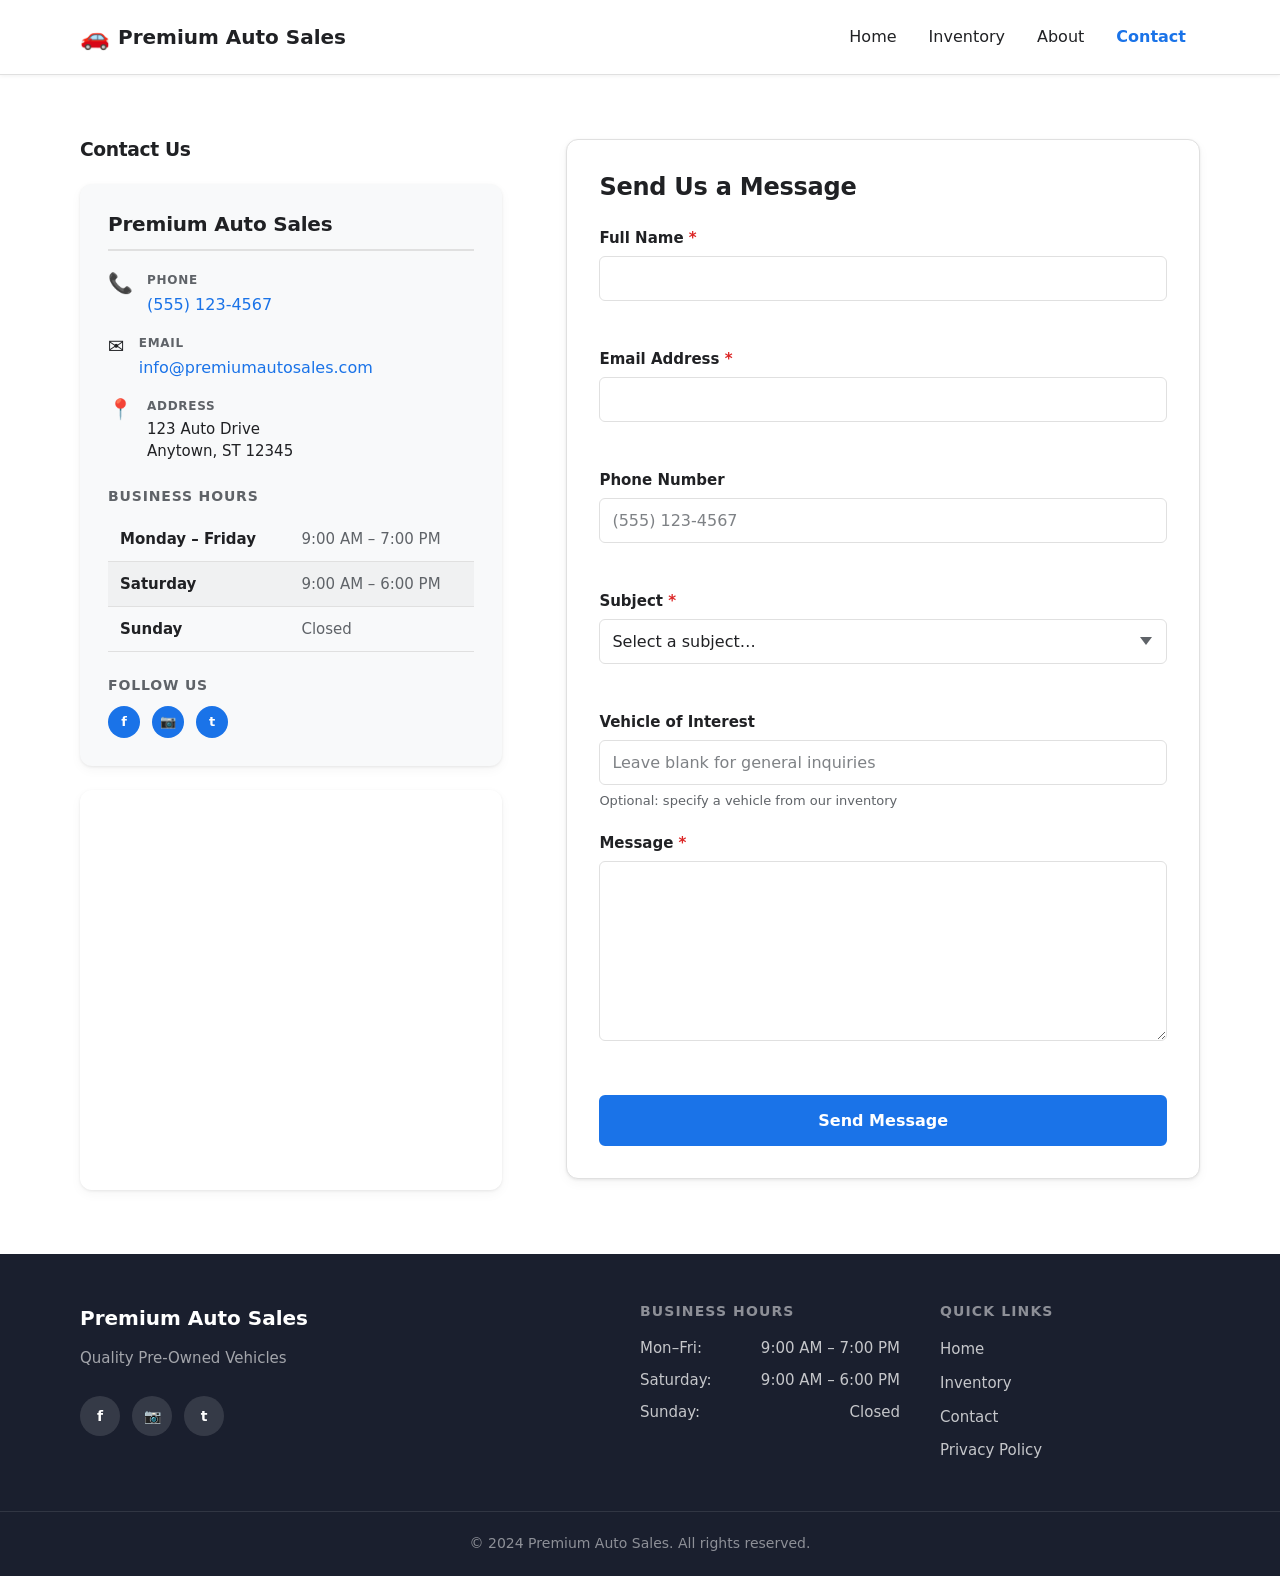
==== commit dbab63ca: "feat: Optimize Performance with Image Compression and Lazy Loading Implement comprehensive performan" ====
--- a/contact.html
+++ b/contact.html
@@ -13,8 +13,8 @@
   <meta name="twitter:card" content="summary_large_image">
 
   <!-- Stylesheet -->
-  <!-- ARVAD: <link rel="stylesheet" href="css/styles.css"> verified present in <head> -->
-  <link rel="stylesheet" href="css/styles.css">
+  
+  <link rel="stylesheet" href="css/styles.min.css">
 </head>
 <body>
   <!-- Skip link for accessibility -->
@@ -337,9 +337,9 @@
   </footer>
 
   <!-- Main JavaScript (deferred for non-blocking load) -->
-  <script src="js/main.js" defer></script>
+  <script src="js/main.min.js" defer></script>
   <!-- Contact Page JavaScript (deferred for non-blocking load) -->
-  <!-- ARVAD: <script src="js/contact.js" defer></script> verified present before </body> -->
-  <script src="js/contact.js" defer></script>
+  
+  <script src="js/contact.min.js" defer></script>
 </body>
 </html>
--- a/css/styles.min.css
+++ b/css/styles.min.css
@@ -0,0 +1 @@
+:root{--primary-color:#1a73e8;--primary-dark:#1557b0;--secondary-color:#34a853;--secondary-dark:#2d8f46;--text-dark:#202124;--text-light:#5f6368;--bg-light:#f8f9fa;--bg-white:#ffffff;--border-color:#e0e0e0;--shadow-sm:0 1px 3px rgba(0,0,0,0.08),0 4px 12px rgba(0,0,0,0.04);--shadow-md:0 4px 16px rgba(0,0,0,0.12);--spacing-unit:8px;--radius-sm:6px;--radius-md:12px;--radius-lg:16px;--transition:0.2s ease;--font-family:system-ui,-apple-system,'Segoe UI',Roboto,'Helvetica Neue',Arial,sans-serif;--max-width:72rem}*,*::before,*::after{box-sizing:border-box;margin:0;padding:0}html{scroll-behavior:smooth;font-size:100%}body{font-family:var(--font-family);color:var(--text-dark);background-color:var(--bg-white);line-height:1.6;-webkit-font-smoothing:antialiased;-moz-osx-font-smoothing:grayscale}img{max-width:100%;height:auto;display:block}a{color:inherit;text-decoration:none}ul{list-style:none}button{cursor:pointer;border:none;background:none;font-family:inherit}.skip-link{position:absolute;top:-100%;left:0.5rem;padding:0.5rem 1rem;background:var(--primary-color);color:#fff;border-radius:var(--radius-sm);font-weight:600;z-index:1000;text-decoration:none;transition:top var(--transition)}.skip-link:focus{top:0.5rem}.sr-only{position:absolute;width:1px;height:1px;padding:0;margin:-1px;overflow:hidden;clip:rect(0,0,0,0);white-space:nowrap;border-width:0}:focus-visible{outline:2px solid var(--primary-color);outline-offset:3px}.container{width:100%;max-width:var(--max-width);margin-inline:auto;padding-inline:1rem}.section{padding-block:4rem}.section-subtitle{color:var(--text-light);font-size:clamp(1rem,2vw,1.125rem);margin-block-start:0.5rem;margin-block-end:2.5rem}.btn{display:inline-flex;align-items:center;justify-content:center;padding:0.75rem 1.75rem;border-radius:var(--radius-sm);font-size:1rem;font-weight:600;text-decoration:none;transition:all var(--transition);min-height:44px;cursor:pointer}.btn-primary{background-color:var(--primary-color);color:#fff;border:2px solid var(--primary-color)}.btn-primary:hover,.btn-primary:focus-visible{background-color:var(--primary-dark);border-color:var(--primary-dark);transform:translateY(-1px);box-shadow:var(--shadow-md)}.btn-secondary{background-color:var(--secondary-color);color:#fff;border:2px solid var(--secondary-color)}.btn-secondary:hover,.btn-secondary:focus-visible{background-color:var(--secondary-dark);border-color:var(--secondary-dark);transform:translateY(-1px);box-shadow:var(--shadow-md)}.btn-outline{background-color:transparent;color:#fff;border:2px solid #fff}.btn-outline:hover,.btn-outline:focus-visible{background-color:#fff;color:var(--text-dark);transform:translateY(-1px)}h1{font-size:clamp(2rem,5vw+1rem,3.5rem);font-weight:800;line-height:1.15;letter-spacing:-0.02em}h2{font-size:clamp(1.5rem,3vw+0.5rem,2.25rem);font-weight:700;line-height:1.25;letter-spacing:-0.01em;margin-block-end:0.5rem}h3{font-size:1.25rem;font-weight:600;line-height:1.3}p{font-size:clamp(1rem,1.5vw,1.0625rem);line-height:1.7;color:var(--text-light)}.site-header{position:sticky;top:0;z-index:100;background-color:var(--bg-white);border-bottom:1px solid var(--border-color);box-shadow:0 1px 4px rgba(0,0,0,0.06);transition:box-shadow var(--transition)}.site-header.scrolled{box-shadow:var(--shadow-md)}.header-inner{display:flex;align-items:center;justify-content:space-between;padding-block:1rem;gap:1rem}.logo{display:flex;align-items:center;gap:0.5rem;font-size:1.25rem;font-weight:800;color:var(--text-dark);text-decoration:none;white-space:nowrap}.logo-icon{font-size:1.5rem}.hamburger{display:flex;flex-direction:column;justify-content:center;align-items:center;gap:5px;width:44px;height:44px;padding:0.5rem;border-radius:var(--radius-sm);transition:background-color var(--transition)}.hamburger:hover{background-color:var(--bg-light)}.hamburger-bar{display:block;width:22px;height:2px;background-color:var(--text-dark);border-radius:2px;transition:transform var(--transition),opacity var(--transition)}.hamburger[aria-expanded="true"] .hamburger-bar:nth-child(1){transform:translateY(7px) rotate(45deg)}.hamburger[aria-expanded="true"] .hamburger-bar:nth-child(2){opacity:0;transform:scaleX(0)}.hamburger[aria-expanded="true"] .hamburger-bar:nth-child(3){transform:translateY(-7px) rotate(-45deg)}#main-nav{display:none;position:absolute;top:100%;left:0;right:0;background-color:var(--bg-white);border-top:1px solid var(--border-color);padding:1rem;box-shadow:var(--shadow-md)}#main-nav.nav-open{display:block}.nav-list{display:flex;flex-direction:column;gap:0.25rem}.nav-link{display:block;padding:0.75rem 1rem;border-radius:var(--radius-sm);font-weight:500;color:var(--text-dark);transition:background-color var(--transition),color var(--transition)}.nav-link:hover,.nav-link.active{background-color:var(--bg-light);color:var(--primary-color)}.nav-link[aria-current="page"]{color:var(--primary-color);font-weight:600}@media (min-width:768px){.hamburger{display:none}#main-nav{display:block;position:static;border:none;padding:0;box-shadow:none;background:transparent}.nav-list{flex-direction:row;gap:0.25rem}.nav-link{padding:0.5rem 0.875rem}}.hero{position:relative;display:flex;align-items:center;justify-content:center;min-height:80vh;padding-block:clamp(4rem,10vw,8rem);text-align:center;color:#fff;background-image:linear-gradient(rgba(0,0,0,0.55),rgba(0,0,0,0.55)),url('https://images.unsplash.com/photo-1492144534655-ae79c964c9d7?w=1920&q=80');background-size:cover;background-position:center;background-attachment:local;overflow:hidden}.hero-content{position:relative;z-index:1;max-width:56rem;padding-inline:1.5rem}.hero h1{color:#fff;margin-block-end:0.75rem;text-shadow:0 2px 8px rgba(0,0,0,0.3)}.hero-tagline{font-size:clamp(1.125rem,2vw+0.5rem,1.5rem);color:rgba(255,255,255,0.9);font-weight:500;margin-block-end:1rem}.hero-subtext{font-size:clamp(1rem,1.5vw,1.125rem);color:rgba(255,255,255,0.8);max-width:42rem;margin-inline:auto;margin-block-end:2.5rem}.vehicles-section{background-color:var(--bg-light)}.vehicles-section h2{text-align:center}.vehicles-section .section-subtitle{text-align:center}.vehicles-grid{display:grid;grid-template-columns:1fr;gap:1.5rem}@media (min-width:640px){.vehicles-grid{grid-template-columns:repeat(2,1fr)}}@media (min-width:1024px){.vehicles-grid{grid-template-columns:repeat(3,1fr)}}.vehicle-card{background-color:var(--bg-white);border-radius:var(--radius-md);overflow:hidden;box-shadow:var(--shadow-sm);transition:transform var(--transition),box-shadow var(--transition)}.vehicle-card:hover{transform:translateY(-4px);box-shadow:var(--shadow-md)}.vehicle-card-image{aspect-ratio:3 / 2;overflow:hidden}.vehicle-card-image img{width:100%;height:100%;object-fit:cover;transition:transform 0.4s ease}.vehicle-card:hover .vehicle-card-image img{transform:scale(1.04)}.vehicle-card-content{padding:1.5rem}.vehicle-title{font-size:1.125rem;font-weight:600;color:var(--text-dark);margin-block-end:0.375rem}.vehicle-details{font-size:0.875rem;color:var(--text-light);margin-block-end:0.75rem}.vehicle-price{font-size:1.375rem;font-weight:700;color:var(--primary-color);margin-block-end:1rem}.vehicles-cta{text-align:center;margin-block-start:2.5rem}.about-section{background-color:var(--bg-white)}.about-content{display:flex;flex-direction:column;gap:3rem}.about-text h2{margin-block-end:1rem}.about-text p{max-width:65ch;margin-block-end:1rem}.about-text p:last-child{margin-block-end:0}.trust-badges{display:grid;grid-template-columns:repeat(2,1fr);gap:1.5rem}.trust-badge{text-align:center;padding:1.5rem;background-color:var(--bg-light);border-radius:var(--radius-md)}.trust-badge-icon{display:block;font-size:2.5rem;margin-block-end:0.75rem}.trust-badge-title{font-size:1.125rem;font-weight:700;color:var(--text-dark);margin-block-end:0.25rem}.trust-badge-desc{font-size:0.875rem;color:var(--text-light);margin:0}@media (min-width:1024px){.about-content{flex-direction:row;align-items:flex-start}.about-text{flex:1 1 55%}.trust-badges{flex:1 1 40%}}.cta-section{background-color:var(--primary-color);text-align:center;color:#fff}.cta-section h2{color:#fff;margin-block-end:1rem}.cta-section>.container>p{color:rgba(255,255,255,0.9);font-size:clamp(1rem,1.5vw,1.125rem);margin-block-end:2rem}.cta-buttons{display:flex;flex-wrap:wrap;gap:1rem;justify-content:center}.cta-section .btn-primary{background-color:#fff;color:var(--primary-color);border-color:#fff}.cta-section .btn-primary:hover,.cta-section .btn-primary:focus-visible{background-color:rgba(255,255,255,0.9);transform:translateY(-1px)}.site-footer{background-color:#1a1f2e;color:rgba(255,255,255,0.85)}.footer-inner{display:grid;grid-template-columns:1fr;gap:2.5rem;padding-block:3rem}@media (min-width:640px){.footer-inner{grid-template-columns:repeat(2,1fr)}}@media (min-width:1024px){.footer-inner{grid-template-columns:2fr 1fr 1fr}}.footer-logo{display:inline-block;font-size:1.25rem;font-weight:800;color:#fff;text-decoration:none;margin-block-end:0.75rem}.footer-tagline{color:rgba(255,255,255,0.6);font-size:0.9375rem;margin-block-end:1.5rem}.social-links{display:flex;gap:0.75rem}.social-link{display:flex;align-items:center;justify-content:center;width:40px;height:40px;border-radius:50%;background-color:rgba(255,255,255,0.12);color:#fff;font-weight:700;text-decoration:none;font-size:0.875rem;transition:background-color var(--transition),transform var(--transition)}.social-link:hover,.social-link:focus-visible{background-color:var(--primary-color);transform:translateY(-2px)}.footer-heading{font-size:0.875rem;font-weight:600;text-transform:uppercase;letter-spacing:0.08em;color:rgba(255,255,255,0.5);margin-block-end:1rem}.hours-list{display:flex;flex-direction:column;gap:0.5rem}.hours-list li{display:flex;justify-content:space-between;gap:1rem;font-size:0.9375rem;color:rgba(255,255,255,0.75)}.hours-list span{font-weight:500}.footer-nav-list{display:flex;flex-direction:column;gap:0.5rem}.footer-nav-list a{font-size:0.9375rem;color:rgba(255,255,255,0.75);text-decoration:none;transition:color var(--transition)}.footer-nav-list a:hover,.footer-nav-list a:focus-visible{color:#fff}.footer-bottom{border-top:1px solid rgba(255,255,255,0.1);padding-block:1.25rem}.footer-bottom p{font-size:0.875rem;color:rgba(255,255,255,0.5);text-align:center;margin:0}img[loading="lazy"]{opacity:1}@media print{.site-header,.hamburger,.hero,.cta-section,.social-links,.btn{display:none !important}*{background:transparent !important;color:#000 !important;box-shadow:none !important;text-shadow:none !important}a[href^="http"]::after{content:" (" attr(href) ")";font-size:0.8em}h1,h2,h3{page-break-after:avoid}@page{margin:2cm;size:A4}}@media (prefers-reduced-motion:reduce){*,*::before,*::after{animation-duration:0.01ms !important;animation-iteration-count:1 !important;transition-duration:0.01ms !important;scroll-behavior:auto !important}}.inventory-page{padding-block:2rem 4rem}.inventory-title{font-size:clamp(1.75rem,3vw+0.5rem,2.5rem);font-weight:700;color:var(--text-dark);margin-block-end:1.5rem}.filter-toggle-btn{display:flex;align-items:center;justify-content:space-between;width:100%;padding:0.875rem 1rem;background-color:var(--bg-light);border:1px solid var(--border-color);border-radius:var(--radius-sm);font-size:1rem;font-weight:600;color:var(--text-dark);cursor:pointer;margin-block-end:1rem;transition:background-color var(--transition);min-height:44px}.filter-toggle-btn:hover{background-color:var(--border-color)}.filter-toggle-icon{display:inline-block;font-size:0.75rem;transition:transform var(--transition)}.filter-toggle-btn[aria-expanded="true"] .filter-toggle-icon{transform:rotate(180deg)}.inventory-layout{display:grid;grid-template-columns:1fr;gap:1.5rem}.filter-sidebar{background-color:var(--bg-white);border-radius:var(--radius-md);overflow:hidden;max-height:0;transition:max-height 0.3s ease,padding 0.3s ease,border 0.3s ease;padding:0;border:1px solid transparent}.filter-sidebar.sidebar-open{max-height:1200px;padding:1.5rem;border-color:var(--border-color)}.filter-heading{font-size:1.125rem;font-weight:700;color:var(--text-dark);margin-block-end:1.5rem}.filter-group{border:none;padding:0;margin:0;margin-block-end:1.5rem}.filter-group-label{display:block;font-size:0.8125rem;font-weight:600;color:var(--text-dark);text-transform:uppercase;letter-spacing:0.06em;margin-block-end:0.75rem}.price-range-inputs{display:grid;grid-template-columns:1fr 1fr;gap:0.75rem}.field{display:flex;flex-direction:column;gap:0.375rem}.field label{font-size:0.8125rem;font-weight:500;color:var(--text-light)}.filter-input,.filter-select{width:100%;padding:0.625rem 0.75rem;border:1px solid var(--border-color);border-radius:var(--radius-sm);font-size:0.9375rem;font-family:var(--font-family);color:var(--text-dark);background-color:var(--bg-white);transition:border-color var(--transition),box-shadow var(--transition);min-height:44px;appearance:auto}.filter-input:focus,.filter-select:focus{outline:none;border-color:var(--primary-color);box-shadow:0 0 0 3px rgba(26,115,232,0.15)}.filter-input::placeholder{color:var(--text-light);opacity:0.8}.checkbox-group{display:flex;flex-direction:column;gap:0.5rem}.checkbox-label{display:flex;align-items:center;gap:0.625rem;cursor:pointer;font-size:0.9375rem;color:var(--text-dark);min-height:44px;padding-block:0.25rem}.filter-checkbox{width:18px;height:18px;cursor:pointer;accent-color:var(--primary-color);flex-shrink:0}.filter-actions{display:flex;flex-direction:column;gap:0.75rem;margin-block-start:0.5rem}.btn-filter-clear{display:inline-flex;align-items:center;justify-content:center;padding:0.75rem 1.75rem;border-radius:var(--radius-sm);font-size:1rem;font-weight:600;min-height:44px;cursor:pointer;transition:all var(--transition);background-color:transparent;color:var(--text-dark);border:2px solid var(--border-color)}.btn-filter-clear:hover,.btn-filter-clear:focus-visible{background-color:var(--bg-light);border-color:var(--text-light)}.inventory-content{min-width:0}.inventory-toolbar{display:flex;flex-wrap:wrap;align-items:center;justify-content:space-between;gap:0.75rem 1rem;margin-block-end:1.5rem;padding:0.75rem 1rem;background-color:var(--bg-light);border-radius:var(--radius-sm);border:1px solid var(--border-color)}.results-counter{font-size:0.9375rem;color:var(--text-light);font-weight:500;margin:0}.toolbar-controls{display:flex;align-items:center;gap:0.75rem;flex-wrap:wrap}.sort-control{display:flex;align-items:center}.sort-select{width:auto;min-width:170px}.view-toggle{display:flex;gap:0.25rem}.view-btn{display:flex;align-items:center;justify-content:center;width:38px;height:38px;border-radius:var(--radius-sm);background-color:transparent;color:var(--text-light);border:1px solid var(--border-color);cursor:pointer;transition:all var(--transition)}.view-btn:hover{background-color:var(--bg-light);color:var(--text-dark)}.view-btn.active{background-color:var(--primary-color);border-color:var(--primary-color);color:#fff}.view-btn svg{fill:currentColor}.vehicle-grid{display:grid;grid-template-columns:1fr;gap:1.5rem;min-height:200px}.inventory-card{background-color:var(--bg-white);border:1px solid var(--border-color);border-radius:var(--radius-md);overflow:hidden;box-shadow:var(--shadow-sm);cursor:pointer;transition:transform var(--transition),box-shadow var(--transition)}.inventory-card:hover,.inventory-card:focus-within{transform:translateY(-4px);box-shadow:var(--shadow-md)}.inventory-card-image{aspect-ratio:3 / 2;overflow:hidden;background-color:var(--bg-light)}.inventory-card-image img{width:100%;height:100%;object-fit:cover;display:block;transition:transform 0.4s ease}.inventory-card:hover .inventory-card-image img{transform:scale(1.04)}.inventory-card-content{padding:1.25rem}.inventory-card-title{font-size:1.0625rem;font-weight:600;color:var(--text-dark);margin-block-end:0.5rem}.inventory-card-info{display:flex;flex-wrap:wrap;gap:0.25rem 0.875rem;margin-block-end:0.75rem}.inventory-card-info span{font-size:0.875rem;color:var(--text-light)}.inventory-card-price{font-size:1.375rem;font-weight:700;color:var(--primary-color);margin-block-end:0.875rem}.inventory-card-cta{display:inline-flex;align-items:center;padding:0.5rem 1rem;background-color:var(--primary-color);color:#fff;border-radius:var(--radius-sm);font-size:0.875rem;font-weight:600;transition:background-color var(--transition)}.inventory-card-cta:hover{background-color:var(--primary-dark)}.vehicle-grid.list-view{grid-template-columns:1fr}.vehicle-grid.list-view .inventory-card{display:flex;flex-direction:row}.vehicle-grid.list-view .inventory-card-image{width:220px;flex-shrink:0;aspect-ratio:unset}.vehicle-grid.list-view .inventory-card-content{flex:1;display:flex;flex-direction:column;justify-content:center}.loading-spinner{grid-column:1 / -1;display:flex;justify-content:center;align-items:center;padding:4rem 1rem}.spinner{width:48px;height:48px;border:4px solid var(--border-color);border-top-color:var(--primary-color);border-radius:50%;animation:spin 0.8s linear infinite}@keyframes spin{to{transform:rotate(360deg)}}.empty-state{text-align:center;padding:4rem 2rem}.empty-state-icon{font-size:3rem;margin-block-end:1rem;color:var(--text-light);line-height:1}.empty-state-message{font-size:1.0625rem;color:var(--text-light);max-width:36ch;margin-inline:auto;margin-block-end:1.5rem}@media (min-width:768px){.filter-toggle-btn{display:none}.inventory-layout{grid-template-columns:250px 1fr;align-items:start}.filter-sidebar{position:sticky;top:80px;max-height:none;overflow:visible;padding:1.5rem;border:1px solid var(--border-color);border-radius:var(--radius-md)}.vehicle-grid{grid-template-columns:repeat(2,1fr)}.vehicle-grid.list-view .inventory-card-image{width:260px}}@media (min-width:1024px){.vehicle-grid{grid-template-columns:repeat(3,1fr)}.vehicle-grid.list-view{grid-template-columns:1fr}.vehicle-grid.list-view .inventory-card-image{width:300px}}@media (min-width:1280px){.vehicle-grid:not(.list-view){grid-template-columns:repeat(auto-fit,minmax(280px,1fr))}}.breadcrumb{padding-block:1rem;margin-block-end:1.5rem}.breadcrumb-list{display:flex;flex-wrap:wrap;align-items:center;gap:0.25rem;list-style:none;padding:0;margin:0}.breadcrumb-item{display:flex;align-items:center;font-size:0.9375rem;color:var(--text-light)}.breadcrumb-item+.breadcrumb-item::before{content:'›';padding-inline:0.375rem;color:var(--text-light)}.breadcrumb-item a{color:var(--primary-color);text-decoration:none;transition:color var(--transition)}.breadcrumb-item a:hover{color:var(--primary-dark);text-decoration:underline}.breadcrumb-current{color:var(--text-dark);font-weight:500}.vehicle-detail-grid{display:grid;grid-template-columns:1fr;gap:2rem;margin-block-end:3rem}@media (min-width:1024px){.vehicle-detail-grid{grid-template-columns:1fr 1fr;gap:3rem;align-items:start}}.gallery-main{margin:0;border-radius:var(--radius-md);overflow:hidden;aspect-ratio:4 / 3;background-color:var(--bg-light)}.gallery-main-img{width:100%;height:100%;object-fit:cover;cursor:zoom-in;transition:transform 0.3s ease;display:block}.gallery-main-img:hover{transform:scale(1.02)}.thumbnail-strip{display:flex;gap:0.5rem;margin-block-start:0.75rem;overflow-x:auto;scrollbar-width:thin;scrollbar-color:var(--border-color) transparent;padding-block-end:0.25rem}.thumbnail-strip::-webkit-scrollbar{height:4px}.thumbnail-strip::-webkit-scrollbar-track{background:transparent}.thumbnail-strip::-webkit-scrollbar-thumb{background-color:var(--border-color);border-radius:2px}.gallery-thumbnail{width:100px;height:75px;object-fit:cover;border-radius:var(--radius-sm);cursor:pointer;opacity:0.6;border:2px solid transparent;flex-shrink:0;transition:opacity var(--transition),border-color var(--transition)}.gallery-thumbnail:hover{opacity:1}.gallery-thumbnail.active{opacity:1;border-color:var(--primary-color)}.lightbox-overlay{position:fixed;inset:0;background:rgba(0,0,0,0.9);z-index:1000;display:flex;align-items:center;justify-content:center}.lightbox-overlay[hidden]{display:none}.lightbox-content{position:relative;max-width:90vw;max-height:90vh;display:flex;flex-direction:column;align-items:center}.lightbox-img{width:100%;height:auto;max-height:85vh;object-fit:contain;border-radius:var(--radius-sm);display:block}.lightbox-counter{color:rgba(255,255,255,0.7);font-size:0.875rem;margin-block-start:0.5rem;margin:0.5rem auto 0}.lightbox-prev,.lightbox-next{position:absolute;top:50%;transform:translateY(-50%);background:rgba(255,255,255,0.2);color:#fff;border:none;border-radius:50%;width:48px;height:48px;display:flex;align-items:center;justify-content:center;cursor:pointer;font-size:1.25rem;transition:background-color var(--transition);z-index:1001}.lightbox-prev{left:20px}.lightbox-next{right:20px}.lightbox-prev:hover,.lightbox-next:hover{background:rgba(255,255,255,0.4)}.lightbox-close{position:absolute;top:20px;right:20px;color:#fff;background:transparent;border:none;font-size:2rem;cursor:pointer;z-index:1001;line-height:1;width:44px;height:44px;display:flex;align-items:center;justify-content:center;border-radius:50%;transition:background-color var(--transition)}.lightbox-close:hover{background:rgba(255,255,255,0.15)}.vehicle-detail-title{font-size:clamp(1.5rem,3vw+0.5rem,2.25rem);font-weight:700;color:var(--text-dark);line-height:1.25;margin-block-end:1rem}.detail-section{margin-block-end:2rem}.detail-section-heading{font-size:1.25rem;font-weight:700;color:var(--text-dark);margin-block-end:1rem;padding-block-end:0.5rem;border-bottom:2px solid var(--border-color)}.vehicle-detail-price{font-size:2.25rem;font-weight:800;color:var(--primary-color);line-height:1.1;margin-block-end:1rem}.btn-contact-cta{width:100%;margin-block-end:1rem}.specs-table{border-collapse:collapse;width:100%;font-size:0.9375rem}.specs-table tr:nth-child(even){background-color:var(--bg-light)}.specs-table th,.specs-table td{padding:0.75rem;text-align:left;border-bottom:1px solid var(--border-color)}.specs-table th{font-weight:600;color:var(--text-dark);width:40%}.specs-table td{color:var(--text-light)}.features-list{columns:2;gap:1rem;list-style:none;padding:0;margin:0}.features-list li{display:flex;align-items:flex-start;gap:0.5rem;font-size:0.9375rem;color:var(--text-dark);margin-block-end:0.5rem;break-inside:avoid}.features-list li::before{content:'✓';color:var(--secondary-color);font-weight:700;flex-shrink:0}.vehicle-description-text{font-size:0.9375rem;line-height:1.7;color:var(--text-light);max-width:65ch}.share-buttons{display:flex;flex-wrap:wrap;gap:0.5rem}.btn-share{display:inline-flex;align-items:center;justify-content:center;padding:0.5rem 1.25rem;border-radius:var(--radius-sm);font-size:0.875rem;font-weight:600;cursor:pointer;transition:all var(--transition);border:2px solid;min-height:44px}.btn-share-facebook{background-color:#1877f2;border-color:#1877f2;color:#fff}.btn-share-facebook:hover{background-color:#0d65d8;border-color:#0d65d8}.btn-share-twitter{background-color:#1da1f2;border-color:#1da1f2;color:#fff}.btn-share-twitter:hover{background-color:#0c85d0;border-color:#0c85d0}.btn-share-email{background-color:var(--text-dark);border-color:var(--text-dark);color:#fff}.btn-share-email:hover{background-color:#111;border-color:#111}.related-vehicles-section{margin-block-end:3rem}.related-vehicles-heading{font-size:clamp(1.25rem,2vw+0.5rem,1.875rem);font-weight:700;color:var(--text-dark);margin-block-end:1.5rem}.related-vehicles-grid{display:grid;grid-template-columns:repeat(auto-fit,minmax(250px,1fr));gap:1.5rem}.vehicle-detail-loading{display:flex;justify-content:center;align-items:center;min-height:50vh}.vehicle-detail-content{padding-block:0 3rem}.vehicle-error{padding-block:6rem}.error-content{text-align:center;max-width:40rem;margin-inline:auto}.error-icon{font-size:4rem;margin-block-end:1rem;line-height:1}.error-title{font-size:clamp(1.5rem,3vw,2rem);font-weight:700;color:var(--text-dark);margin-block-end:1rem}.error-message{color:var(--text-light);margin-block-end:2rem}@media print{.breadcrumb,.share-section,.related-vehicles-section,.btn-contact-cta,.thumbnail-strip,.vehicle-detail-loading,.vehicle-error{display:none !important}.vehicle-detail-grid{grid-template-columns:1fr}.gallery-main{max-width:400px;margin-inline:auto}.specs-table th,.specs-table td{color:#000 !important}}.contact-layout{display:grid;grid-template-columns:1fr;gap:3rem}@media (min-width:768px){.contact-layout{grid-template-columns:2fr 3fr;align-items:start;gap:4rem}}.contact-info h1{font-size:clamp(1.75rem,3vw+0.5rem,2.5rem);margin-block-end:1.5rem}.business-details{background-color:var(--bg-light);padding:1.75rem;border-radius:var(--radius-md);box-shadow:var(--shadow-sm);margin-block-end:1.5rem}.business-name{font-size:1.25rem;font-weight:700;color:var(--text-dark);margin-block-end:1.25rem;padding-block-end:0.75rem;border-bottom:2px solid var(--border-color)}.contact-list{list-style:none;padding:0;margin:0 0 1.5rem;display:flex;flex-direction:column;gap:1rem}.contact-item{display:flex;align-items:flex-start;gap:0.875rem}.contact-icon{font-size:1.25rem;flex-shrink:0;margin-block-start:0.125rem;line-height:1}.contact-item-body{display:flex;flex-direction:column;gap:0.125rem}.contact-label{font-size:0.75rem;font-weight:600;text-transform:uppercase;letter-spacing:0.06em;color:var(--text-light)}.contact-link{color:var(--primary-color);text-decoration:none;font-weight:500;transition:color var(--transition)}.contact-link:hover,.contact-link:focus-visible{color:var(--primary-dark);text-decoration:underline}.contact-address{font-style:normal;color:var(--text-dark);line-height:1.5;font-size:0.9375rem}.hours-section{margin-block-end:1.5rem}.hours-section h3{font-size:0.875rem;font-weight:600;text-transform:uppercase;letter-spacing:0.06em;color:var(--text-light);margin-block-end:0.75rem}.contact-hours-table{border-collapse:collapse;width:100%;font-size:0.9375rem}.contact-hours-table tr:nth-child(even){background-color:rgba(0,0,0,0.03)}.contact-hours-table th,.contact-hours-table td{padding:0.625rem 0.75rem;text-align:left;border-bottom:1px solid var(--border-color)}.contact-hours-table th{font-weight:600;color:var(--text-dark);white-space:nowrap}.contact-hours-table td{color:var(--text-light)}.contact-social-section h3{font-size:0.875rem;font-weight:600;text-transform:uppercase;letter-spacing:0.06em;color:var(--text-light);margin-block-end:0.75rem}.contact-social-links{display:flex;gap:0.75rem}.contact-social-link{display:flex;align-items:center;justify-content:center;width:32px;height:32px;border-radius:50%;background-color:var(--primary-color);color:#fff;font-weight:700;font-size:0.8125rem;text-decoration:none;transition:transform var(--transition),background-color var(--transition)}.contact-social-link:hover,.contact-social-link:focus-visible{background-color:var(--primary-dark);transform:scale(1.1)}.map-section{border-radius:var(--radius-md);overflow:hidden;box-shadow:var(--shadow-sm)}.contact-map{width:100%;height:300px;border:none;display:block;border-radius:var(--radius-md)}@media (min-width:768px){.contact-map{height:400px}}.contact-form-section{background-color:var(--bg-white);padding:2rem;border-radius:var(--radius-md);box-shadow:var(--shadow-sm);border:1px solid var(--border-color)}.contact-form-section h2{margin-block-end:1.5rem}.form-field{display:flex;flex-direction:column;gap:0.375rem;margin-block-end:1.25rem}.form-field label{display:block;font-size:0.9375rem;font-weight:600;color:var(--text-dark)}.required-mark{color:#dc2626}.form-field input[type="text"],.form-field input[type="email"],.form-field input[type="tel"],.form-field select,.form-field textarea{width:100%;padding:0.75rem;border:1px solid var(--border-color);border-radius:var(--radius-sm);font-size:1rem;font-family:var(--font-family);color:var(--text-dark);background-color:var(--bg-white);transition:border-color var(--transition),box-shadow var(--transition);min-height:44px}.form-field input[type="text"]:focus,.form-field input[type="email"]:focus,.form-field input[type="tel"]:focus,.form-field select:focus,.form-field textarea:focus{outline:none;border-color:var(--primary-color);box-shadow:0 0 0 3px rgba(26,115,232,0.15)}.form-field input::placeholder,.form-field textarea::placeholder{color:var(--text-light);opacity:0.8}.form-field select{appearance:none;background-image:url("data:image/svg+xml,%3Csvg xmlns='http://www.w3.org/2000/svg' width='12' height='8' viewBox='0 0 12 8'%3E%3Cpath fill='%235f6368' d='M6 8L0 0h12z'/%3E%3C/svg%3E");background-repeat:no-repeat;background-position:right 0.875rem center;padding-right:2.5rem;cursor:pointer}.form-field textarea{resize:vertical;min-height:120px;line-height:1.6}.form-field input.invalid,.form-field select.invalid,.form-field textarea.invalid{border-color:#dc2626}.form-field input.invalid:focus,.form-field select.invalid:focus,.form-field textarea.invalid:focus{box-shadow:0 0 0 3px rgba(220,38,38,0.15)}.field-error{font-size:0.875rem;color:#dc2626;font-weight:500;min-height:1.25rem;display:block}.field-hint{font-size:0.8125rem;color:var(--text-light);display:block}.btn-contact-submit{display:inline-flex;align-items:center;justify-content:center;gap:0.5rem;width:100%;padding:0.875rem 1.75rem;background-color:var(--primary-color);color:#fff;border:2px solid var(--primary-color);border-radius:var(--radius-sm);font-size:1rem;font-weight:600;font-family:var(--font-family);cursor:pointer;min-height:48px;transition:background-color var(--transition),border-color var(--transition),transform var(--transition),box-shadow var(--transition);margin-block-start:0.5rem}.btn-contact-submit:hover:not(:disabled){background-color:var(--primary-dark);border-color:var(--primary-dark);transform:translateY(-1px);box-shadow:var(--shadow-md)}.btn-contact-submit:disabled{opacity:0.6;cursor:not-allowed;transform:none}.btn-spinner{width:18px;height:18px;border:2px solid rgba(255,255,255,0.4);border-top-color:#fff;border-radius:50%;animation:spin 0.7s linear infinite;flex-shrink:0}.form-success{background-color:#f0fdf4;color:#166534;padding:1rem 1.25rem;border-radius:var(--radius-sm);border-left:4px solid #16a34a;margin-block-end:1rem}.form-success p{color:#166534;margin:0;font-weight:500}.form-error{background-color:#fef2f2;color:#991b1b;padding:1rem 1.25rem;border-radius:var(--radius-sm);border-left:4px solid #dc2626;margin-block-end:1rem}.form-error p{color:#991b1b;margin:0;font-weight:500}.form-error a{color:#991b1b;font-weight:700;text-decoration:underline}input[name="_gotcha"]{display:none;position:absolute;left:-9999px}@media (max-width:767px){.contact-form-section{padding:1.25rem}.business-details{padding:1.25rem}}@media print{.contact-form-section,.map-section{display:none !important}.contact-layout{grid-template-columns:1fr}}
